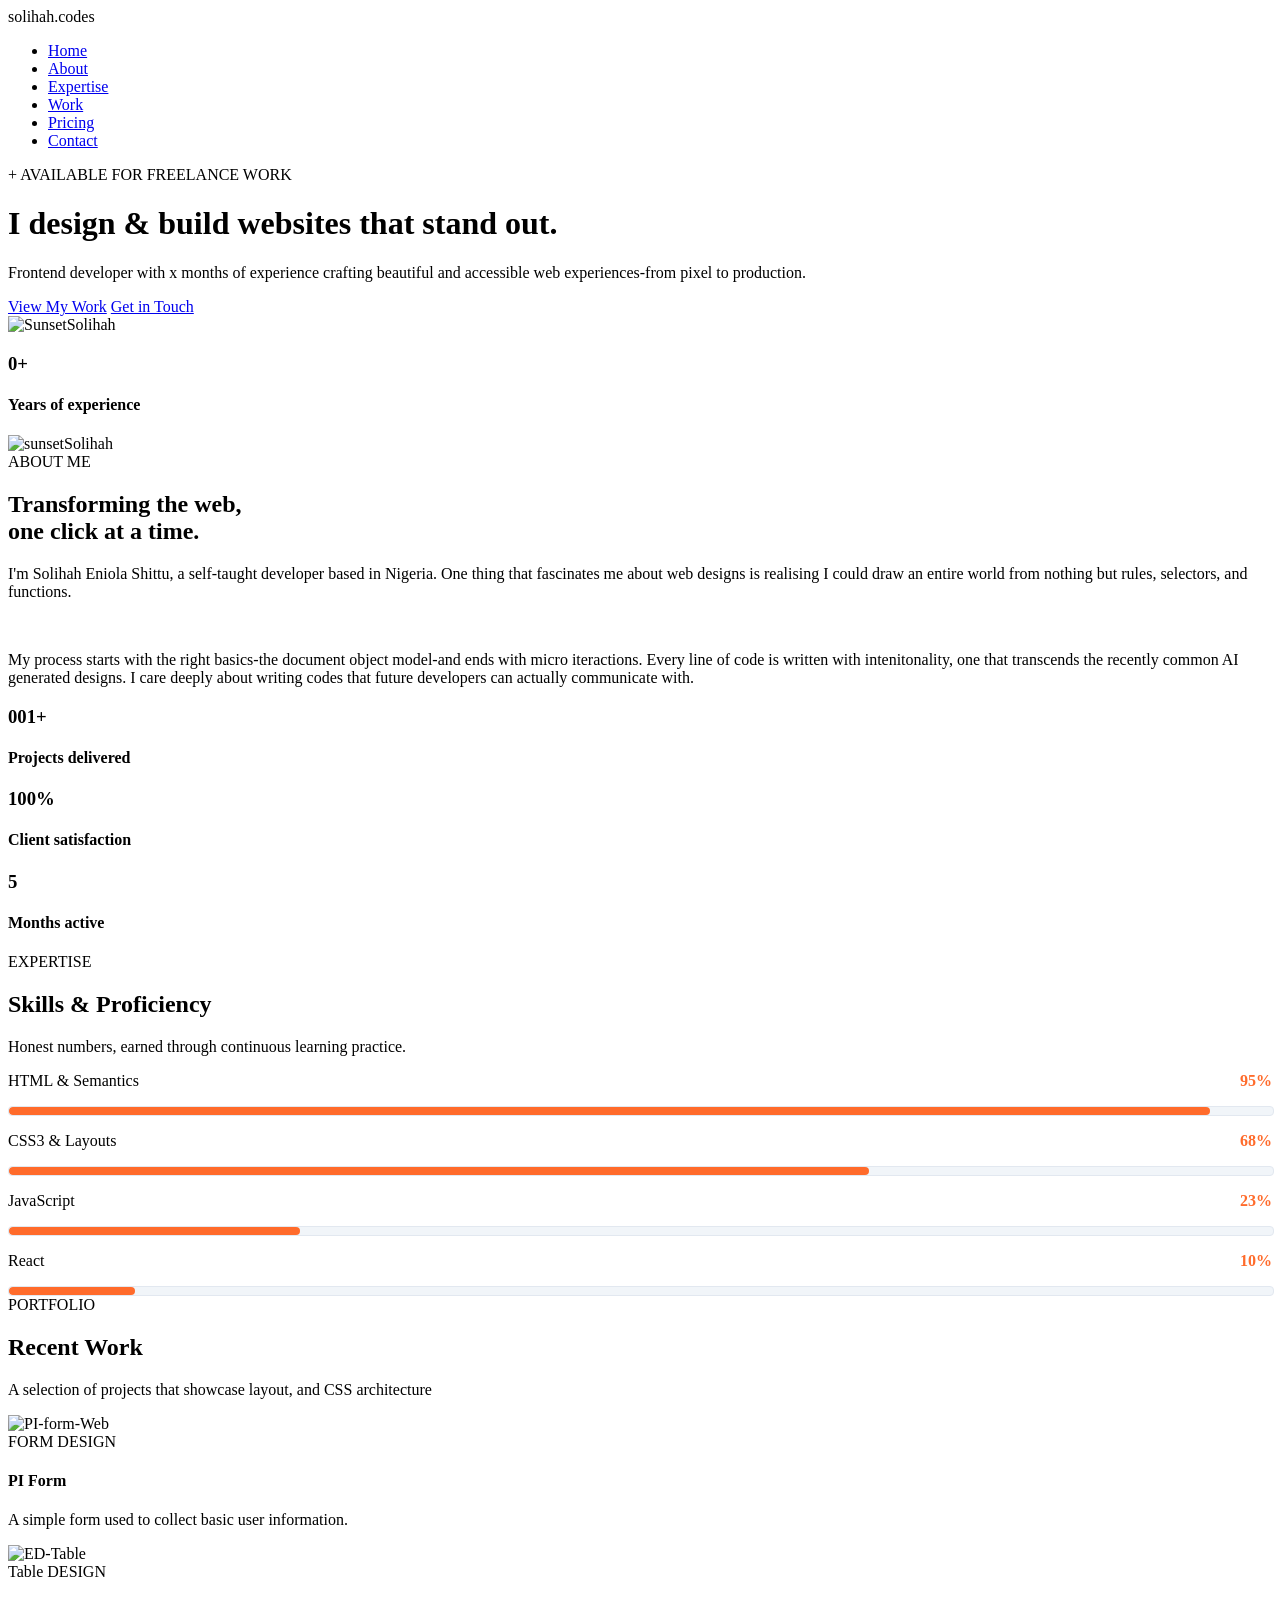
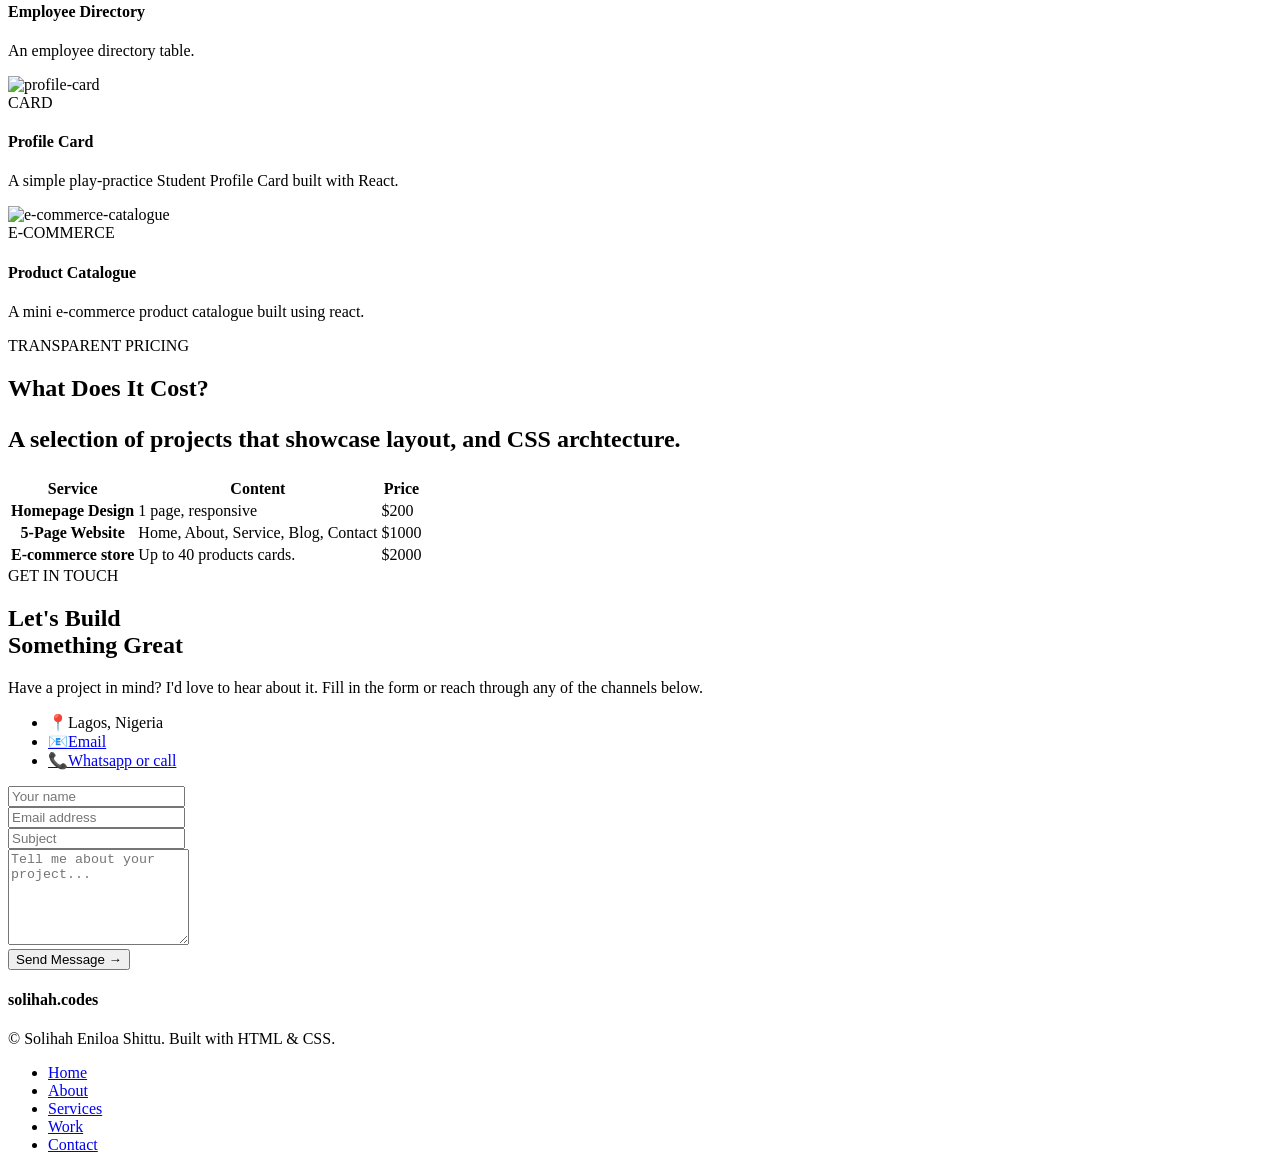
==== index.html @ ec4bb505 "Built a personal webpage." ====
<!DOCTYPE html>
<html lang="en">
<head>
    <meta charset="UTF-8">
    <meta name="viewport" content="width=device-width, initial-scale=1.0">
    <link rel="stylesheet" href="./styles.css"> 
    <title>solihah.codes</title>
</head>
<body>
    <nav>
        <div class="logo">
            solihah.codes
        </div>

       
        <ul class="nav-links">
        <li class="list1 active"><a href="#home">Home</a></li>
        <li  class="list1 active"><a href="#about">About</a></li>
        <li  class="list1 active"><a href="#expertise">Expertise</a></li>
        <li  class="list1 active"><a href="#work">Work</a></li>
        <li  class="list1 active"><a href="#pricing">Pricing</a></li>
        <li  class="list1 active"><a href="#contact">Contact</a></li>
        </ul>
       
    </nav>

    <main>

    <header id="home">

         <div class="header-top-text">
        <div class="header-highlight">
            + AVAILABLE FOR FREELANCE WORK
        </div>

             <h1>I design & build websites that <span class="stand-out">stand out.</span></h1>
            <p>Frontend developer with x months of experience crafting 
                beautiful and accessible web experiences-from pixel to production.</p>

               <div class="header-bottom-text">
                 <a href="#work" class="filled">View My Work</a>
                 <a href="#contact" class="outlined">Get in Touch </a>
               </div>
               </div>

               <div class="header-side-style">
                 <img class="header-image" src="./images/sunset1.jpg" alt="SunsetSolihah">
                 <div class="image-top">
                    <h3 class="years-size">0+</h3>
                    <h4 class="years-text">Years of experience</h4>
                 </div>
               </div>
               
    </header>

    
    <section id="about">
        <div>
             <img class="about-image" src="./images/sunset2.jpg" alt="sunsetSolihah">
        </div>

        <div class="about-side-style">
            <span class="section-label">ABOUT ME</span>
             <h2 class="section-title">Transforming the web, <br>
                 one click at a time.</h2>
            <p class="about-p">I'm Solihah Eniola Shittu, a self-taught developer based in Nigeria.
                 One thing that fascinates me about web designs is realising 
                 I could draw an entire world from nothing but rules, selectors, and functions.</p>
            </br>
                 <p>My process starts with the right basics-the document object model-and ends with micro iteractions.
                     Every line of code is written with intenitonality, 
                     one that transcends the recently common AI generated designs. 
                     I care deeply about writing codes that future developers can actually communicate with.</p>

        <div class="about-stats">
         <div class="about-pro">
             <h3 class="about stat">001+</h3>
             <h4 class="about text">Projects delivered</h4>
         </div>
         <div>
             <h3 class="about stat">100%</h3>
             <h4 class="about text">Client satisfaction</h4>
         </div>
         <div>
             <h3 class="about stat">5</h3>
             <h4 class="about text">Months active</h4>
         </div>
        </div>
        </div>
        
    </section>

    
    <section id="expertise">
        <div>
            <span class="section-label">EXPERTISE</span>
             <h2 class="section-title">Skills & Proficiency</h2>
            <p class="section-sub expertise">Honest numbers, earned through continuous learning practice.</p>

        <div class="expertise-skills">
               <div class="expertise-skill">
                <p>HTML & Semantics <span style="float: right; color: #ff6b2b; font-weight: 600;">95%</span></p>
                  <div style="width: 100%; height:  8px; background-color: #f1f5f9; border: 1px solid #e2e8f0; border-radius: 4px; overflow: hidden;">
                 <div style="width: 95%; height: 100%; background-color: #ff6b2b; border-radius: 4px;"></div>
                 </div>
               </div>
               <div class="expertise-skill">
                <p>CSS3 & Layouts <span style="float: right; color: #ff6b2b; font-weight: 600;">68%</span></p>
                  <div style="width: 100%; height:  8px; background-color: #f1f5f9; border: 1px solid #e2e8f0; border-radius: 4px; overflow: hidden;">
                 <div style="width: 68%; height: 100%; background-color: #ff6b2b; border-radius: 4px;"></div>
                 </div>
               </div>
               <div class="expertise-skill">
                <p>JavaScript <span style="float: right; color: #ff6b2b; font-weight: 600;">23%</span></p>
                  <div style="width: 100%; height:  8px; background-color: #f1f5f9; border: 1px solid #e2e8f0; border-radius: 4px; overflow: hidden;">
                 <div style="width: 23%; height: 100%; background-color: #ff6b2b; border-radius: 4px;"></div>
                 </div>
               </div>
               <div class="expertise-skill">
                <p>React <span style="float: right; color: #ff6b2b; font-weight: 600;">10%</span></p>
                 <div style="width: 100%; height:  8px; background-color: #f1f5f9; border: 1px solid #e2e8f0; border-radius: 4px; overflow: hidden;">
                 <div style="width: 10%; height: 100%; background-color: #ff6b2b; border-radius: 4px;"></div>
                 </div>
               </div>
            </div>
            </div>
    </section>

     <section id="work">
        <div>
            <span class="section-label">PORTFOLIO</span>
       
             <h2 class="section-title workdif">Recent Work</h2>
            <p class="section-sub subdif">A selection of projects that showcase layout, and CSS architecture</p>
             </div>

        <div class="portfolio-grid">
              <div class="portfolio-item"> 
                <div class="portimg-wrapper">
                <img class="portfolio-image" src="./images/formm.png" alt="PI-form-Web">
                </div>
                <div class="portfolio-text">
                 <span>FORM DESIGN</span>
                 <h4>PI Form</h4>
                 <p>A simple form used to collect basic user information. </p>
                 </div>
              </div>
               
               <div class="portfolio-item"> 
                <div class="portimg-wrapper">
                <img class="portfolio-image" src="./Images/tablee.png"  alt="ED-Table">
                </div>
                <div class="portfolio-text">
                 <span>Table DESIGN</span>
                 <h4>Employee Directory</h4>
                 <p>An employee directory table.</p>
                 </div>
              </div>

                <div class="portfolio-item">
                <div class="portimg-wrapper">
                <img class="portfolio-image" src="./images/react11.png"  alt="profile-card">
                </div>
                <div class="portfolio-text">
                 <span>CARD</span>
                 <h4>Profile Card</h4>
                 <p>A simple play-practice Student Profile Card built with React.</p>
                 </div>
               </div>

                <div class="portfolio-item">
                <div class="portimg-wrapper">
                <img class="portfolio-image" src="./Images/react22.png"  alt="e-commerce-catalogue">
                </div>
                <div class="portfolio-text">
                 <span>E-COMMERCE</span>
                 <h4>Product Catalogue</h4>
                 <p>A mini e-commerce product catalogue built using react.</p>
                 </div>
               </div>
            </div>
    </section>

    <section id="pricing">
        <div class="section-label">
            TRANSPARENT PRICING
        </div>
        <div>
             <h2 class="section-title">What Does It Cost?<h2>
            <p class="section-sub">A selection of projects that showcase layout, and CSS archtecture.</p>
             </div>

              <table>
                <tr>
                <th>Service</th>
                <th>Content</th>
                <th>Price</th>
                </tr>

                <tr>
                <th>Homepage Design</th>
                <td>1 page, responsive</td>
                <td>$200</td>
                </tr>

                <tr>
                <th>5-Page Website</th>
                <td>Home, About, Service, Blog, Contact</td>
                <td>$1000</td>
                </tr>

                <tr>
                <th>E-commerce store</th>
                <td>Up to 40 products cards.</td>
                <td>$2000</td>
                </tr>
                </table>

             </section>
    
    <section id="contact">
        <div>
        <span class="section-label">
            GET IN TOUCH
        </span>
            <h2 class="section-title">Let's Build <br> Something Great</h2>
            <p class="section-sub">Have a project in mind? I'd love to hear about it. Fill in the form or
                reach through any of the channels below.
            </p>

            <ul class="contactlist">
                <li class="c-li"><span class="icon">&#128205;</span>Lagos, Nigeria</li>
                <li class="c-li"><a href="mailto:simplysolihah@gmail.com"><span class="icon">&#128231;</span>Email</a></li>
                <li class="c-li"><a href="tel:08024078922"><span class="icon" >&#128222;</span>Whatsapp or call</a></li>
            </ul>
            </div>

            <div class="form-overall">
            <form>
                <div class="form-inp">
                <input name="name" type="text" placeholder="Your name">
                </div>
                <div class="form-inp">
                <input name="email" type="email" placeholder="Email address">
                </div>
                <div class="form-inp">
                <input name="subject" type="text" placeholder="Subject">
                </div>
                <div class="form-inp">
                <textarea placeholder="Tell me about your project..." rows="6" required></textarea>
                </div>

                <button type="submit" class="form-sub">
                    Send Message &rarr;
                </button>
            </form>
        </div>
            
    </section>

    </main>


    <footer>

        <div>
        <h4>solihah.codes</h4>
        </div>

        <div>
        <p>&copy; Solihah Eniloa Shittu. Built with HTML & CSS. </p>
        </div>

    <div>
        <ul>
        <li><a href="#home">Home</a></li>
        <li><a href="#about">About</a></li>
        <li><a href="#expertise">Services</a></li>
        <li><a href="#work">Work</a></li>
        <li><a href="#contact">Contact</a></li>
        </ul>
    </div>

    </footer>
</body>
</html>
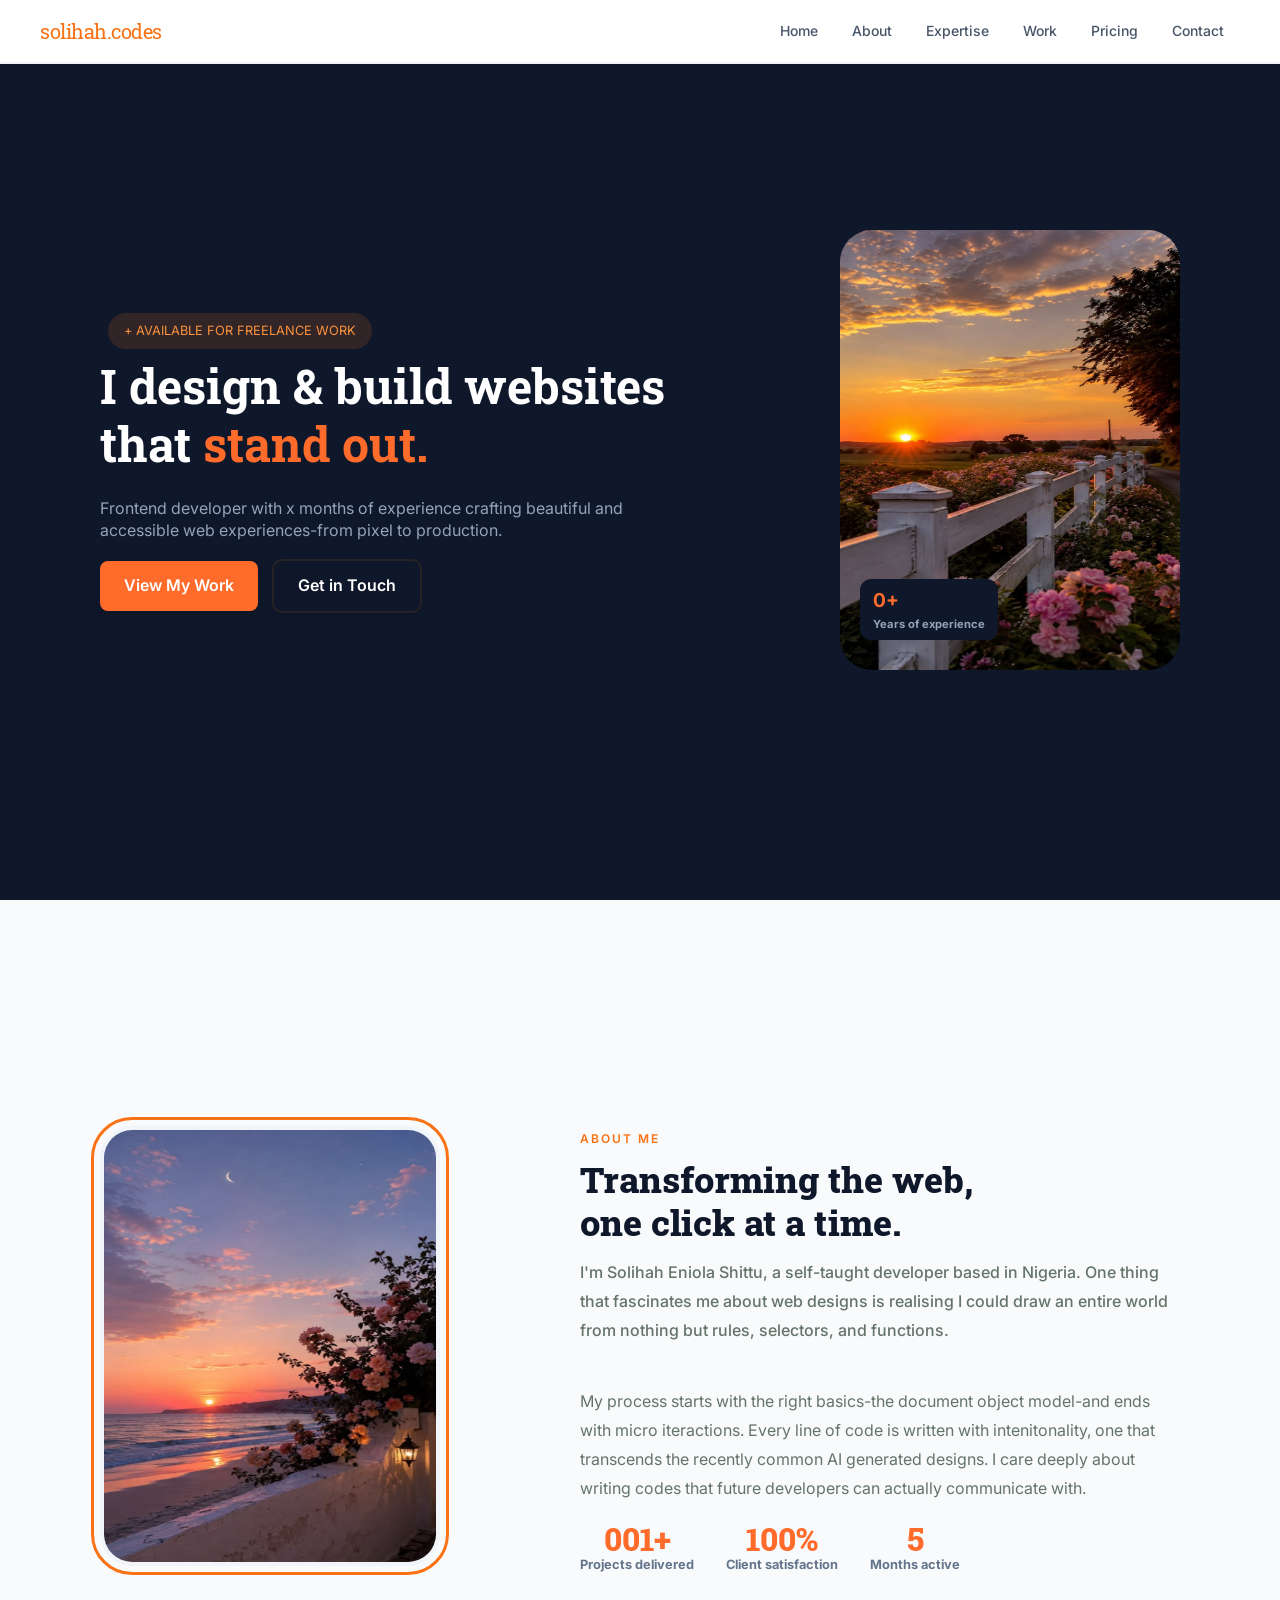
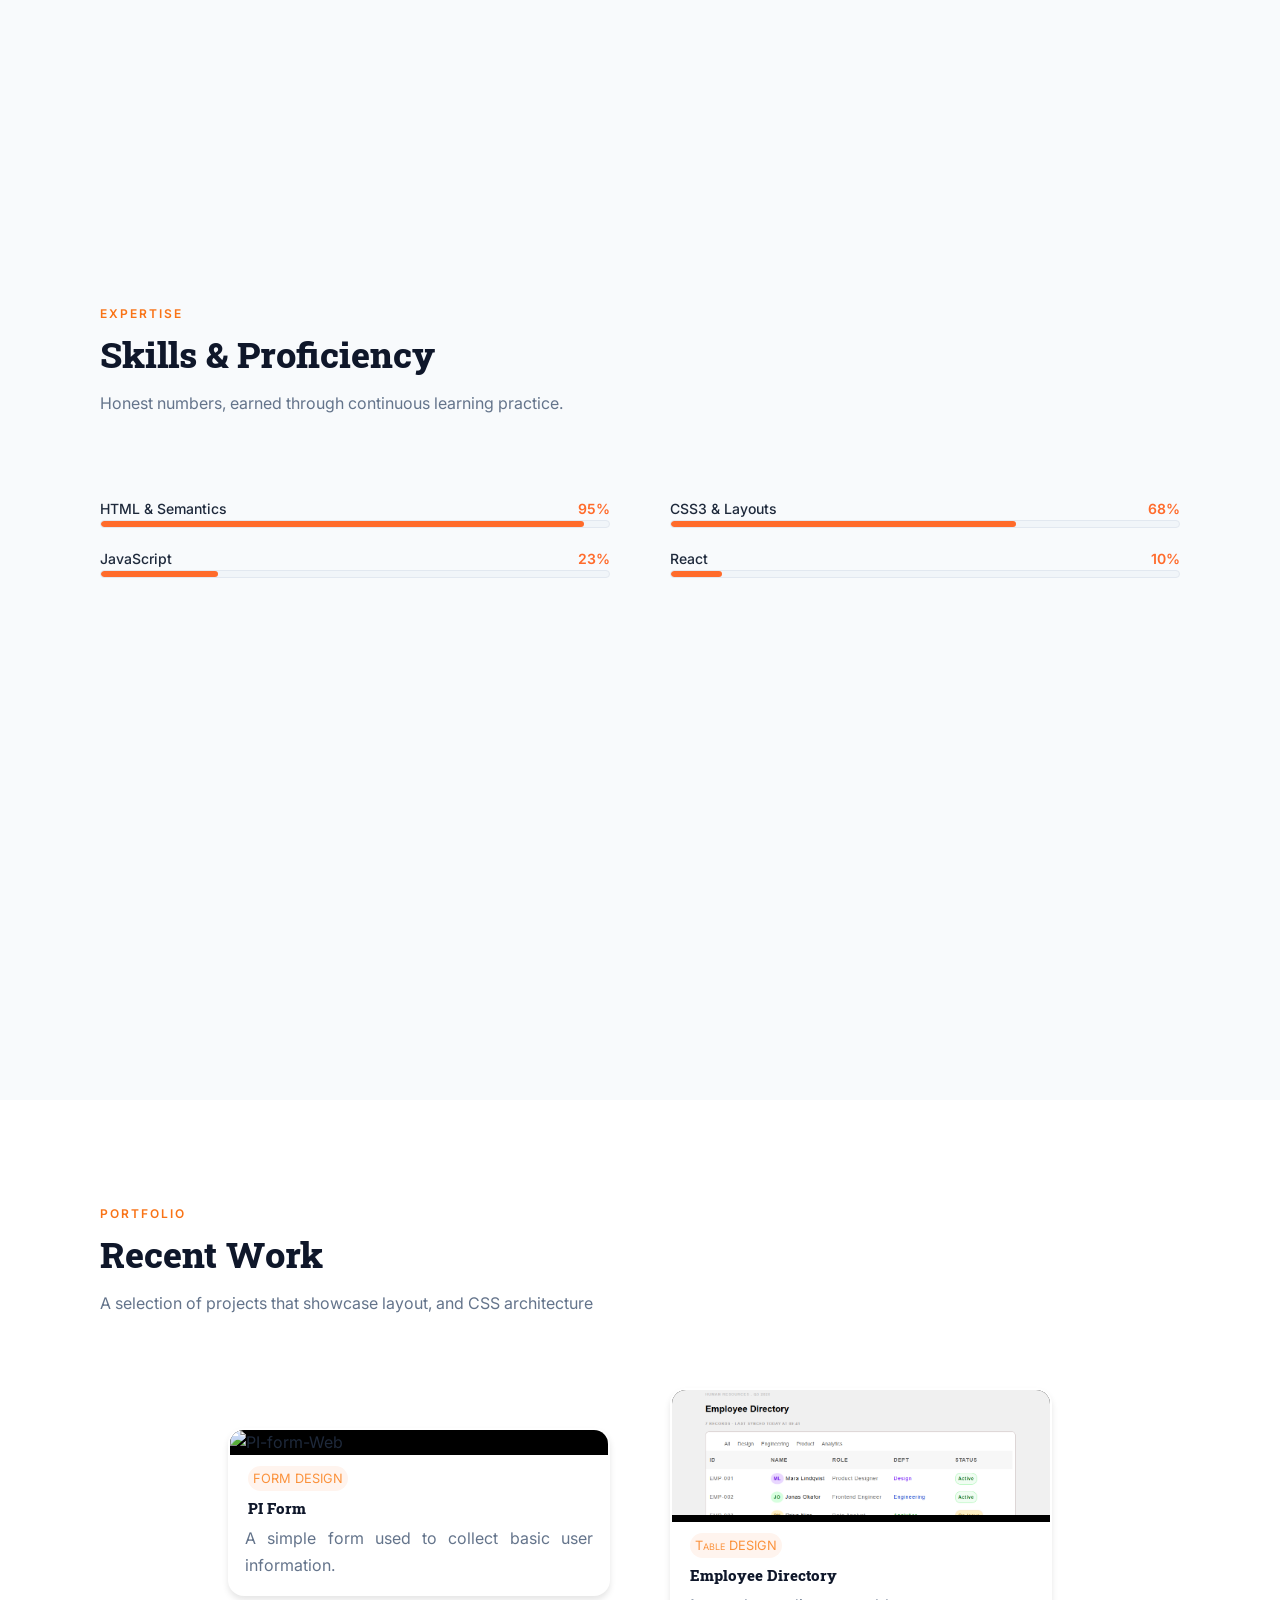
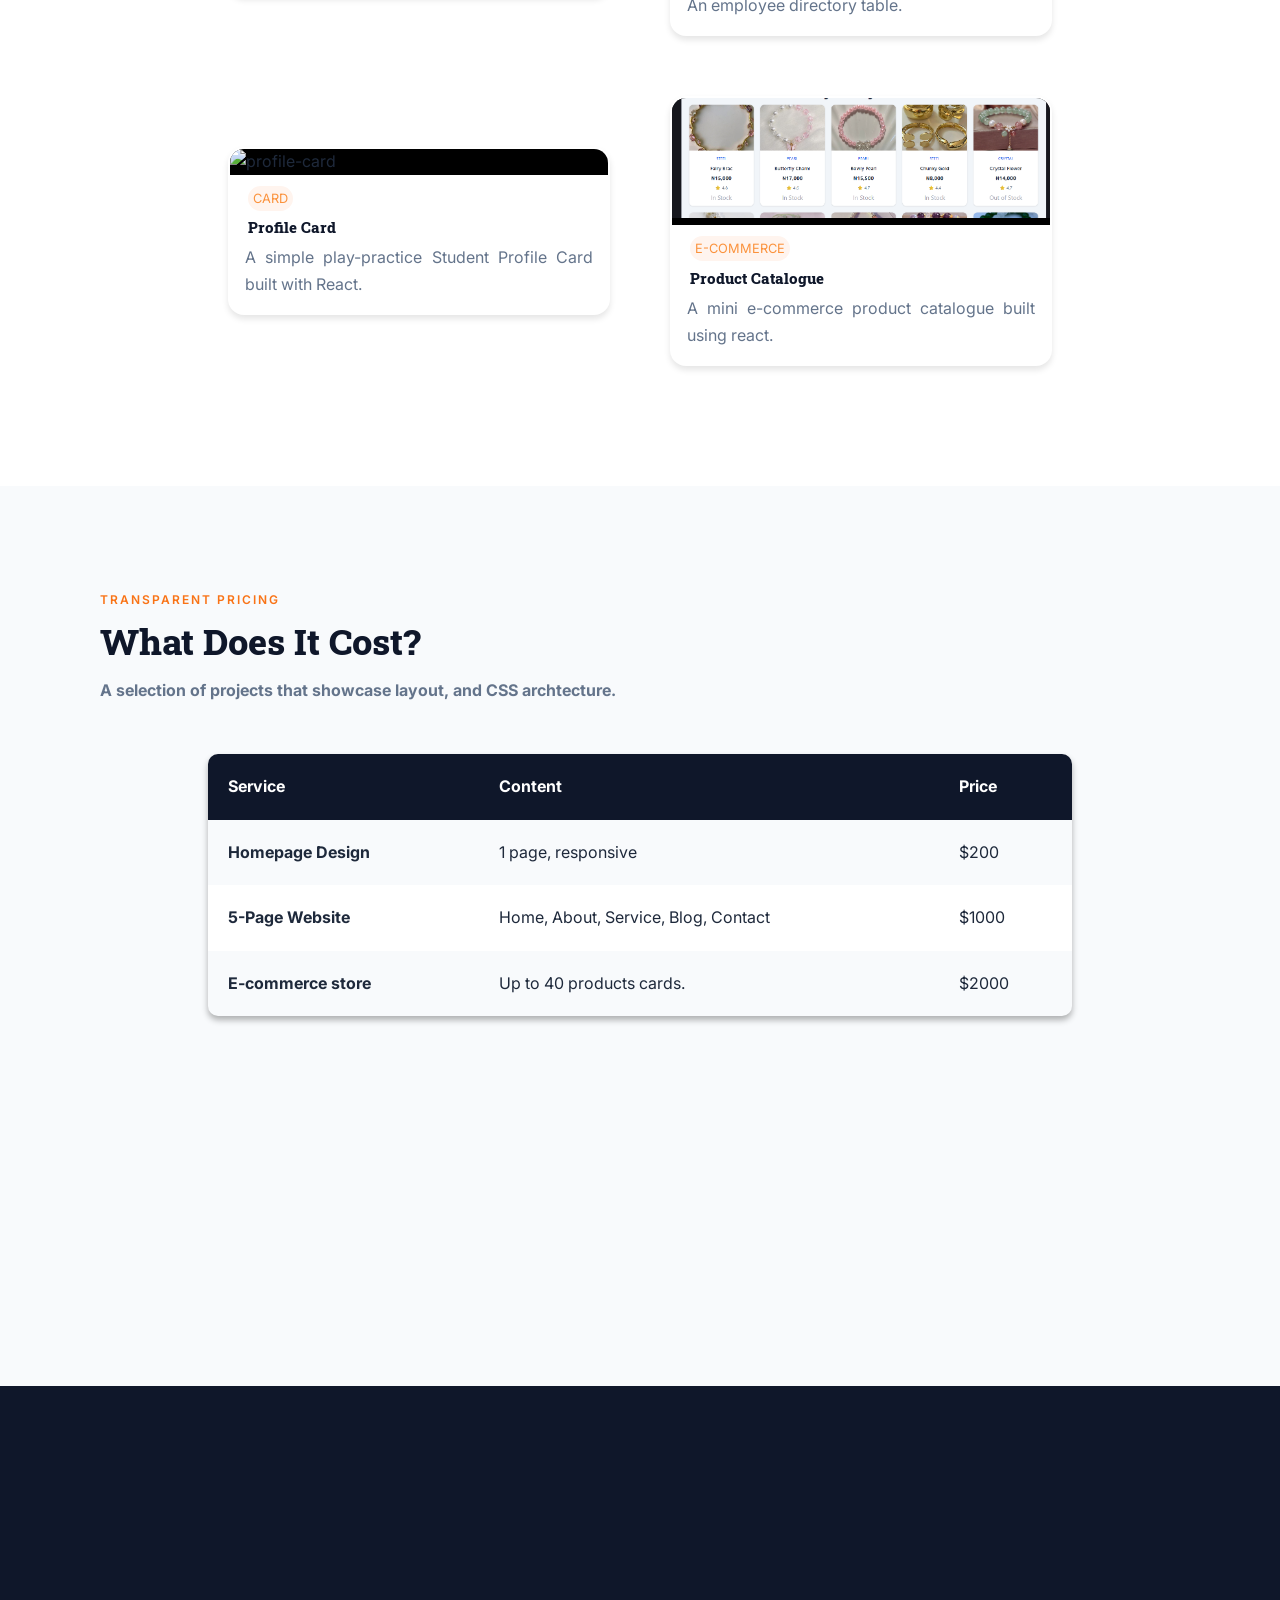
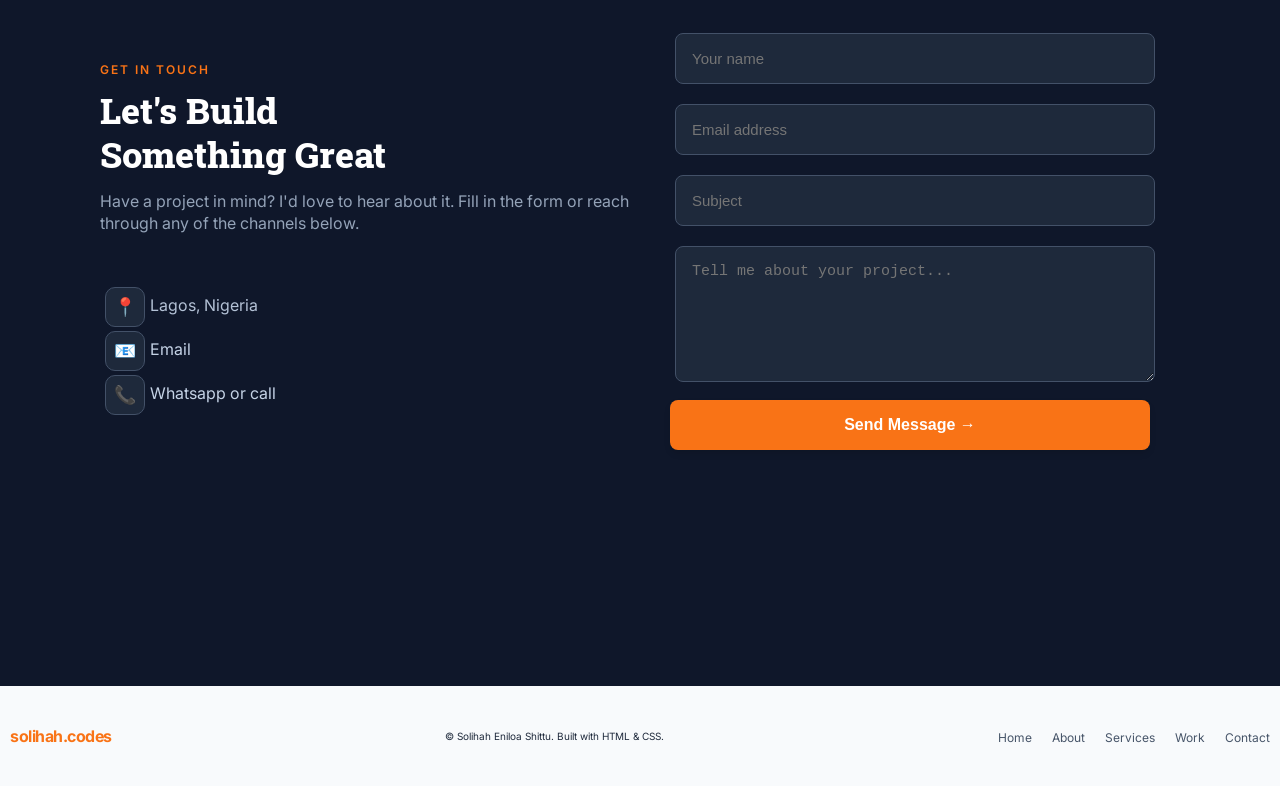
==== commit e4673f31: "fixed broken image" ====
--- a/index.html
+++ b/index.html
@@ -3,7 +3,7 @@
 <head>
     <meta charset="UTF-8">
     <meta name="viewport" content="width=device-width, initial-scale=1.0">
-    <link rel="stylesheet" href="./styles.css"> 
+    <link rel="stylesheet" href="styles.css"> 
     <title>solihah.codes</title>
 </head>
 <body>
@@ -44,7 +44,7 @@
                </div>
 
                <div class="header-side-style">
-                 <img class="header-image" src="./images/sunset1.jpg" alt="SunsetSolihah">
+                 <img class="header-image" src="images/sunset1.jpg" alt="SunsetSolihah">
                  <div class="image-top">
                     <h3 class="years-size">0+</h3>
                     <h4 class="years-text">Years of experience</h4>
@@ -56,7 +56,7 @@
     
     <section id="about">
         <div>
-             <img class="about-image" src="./images/sunset2.jpg" alt="sunsetSolihah">
+             <img class="about-image" src="images/sunset2.jpg" alt="sunsetSolihah">
         </div>
 
         <div class="about-side-style">
@@ -137,7 +137,7 @@
         <div class="portfolio-grid">
               <div class="portfolio-item"> 
                 <div class="portimg-wrapper">
-                <img class="portfolio-image" src="./images/formm.png" alt="PI-form-Web">
+                <img class="portfolio-image" src="Images/formm.png" alt="PI-form-Web">
                 </div>
                 <div class="portfolio-text">
                  <span>FORM DESIGN</span>
@@ -148,7 +148,7 @@
                
                <div class="portfolio-item"> 
                 <div class="portimg-wrapper">
-                <img class="portfolio-image" src="./Images/tablee.png"  alt="ED-Table">
+                <img class="portfolio-image" src="images/tablee.png"  alt="ED-Table">
                 </div>
                 <div class="portfolio-text">
                  <span>Table DESIGN</span>
@@ -159,7 +159,7 @@
 
                 <div class="portfolio-item">
                 <div class="portimg-wrapper">
-                <img class="portfolio-image" src="./images/react11.png"  alt="profile-card">
+                <img class="portfolio-image" src="Images/react11.png"  alt="profile-card">
                 </div>
                 <div class="portfolio-text">
                  <span>CARD</span>
@@ -170,7 +170,7 @@
 
                 <div class="portfolio-item">
                 <div class="portimg-wrapper">
-                <img class="portfolio-image" src="./Images/react22.png"  alt="e-commerce-catalogue">
+                <img class="portfolio-image" src="images/react22.png"  alt="e-commerce-catalogue">
                 </div>
                 <div class="portfolio-text">
                  <span>E-COMMERCE</span>
--- a/styles.css
+++ b/styles.css
@@ -0,0 +1,592 @@
+@import url('https://fonts.googleapis.com/css2?family=Roboto+Slab:wght@700;800&family=Inter:wght@400;500;600&display=swap');
+
+* {
+    box-sizing: border-box;
+    margin: 0;
+    padding: 0;
+}
+
+html {
+    scroll-behavior: smooth;
+}
+
+body {
+    font-family: 'Inter', sans-serif;
+    font-size: 16px;
+    line-height: 1.6;
+    color: #1e293b;
+    background-color: #f8fafc;
+}
+
+nav{
+    width: 100%;
+    height: 64px;
+    justify-content: space-between;
+    align-items: center;
+    display: flex;
+    padding: 0 40px;
+    position:fixed;
+    z-index: +1;
+    background-color: #ffffff;
+    border-bottom: 2px solid #f1f5f9;
+}
+
+.logo {
+  font-family: 'Roboto Slab', serif;
+  font-size: 20px;
+  color: #f97316;
+  letter-spacing: -0.5px;
+}
+
+nav ul li a {
+    display: inline-block;
+    text-decoration: none;
+    padding: 8px 16px;
+    font-size: 14px;
+    font-weight: 500;
+    color:#475569;
+    border-radius: 8px;
+    transition: background 0.2s, color 0.2s;
+}
+
+nav ul li a:hover {
+  color: #f97316;
+  border-color:#f97316;  ;
+  background-color: #fff4ee;
+}
+
+nav ul li a:active {
+  color: #f97316;
+  border-color:#f97316;  ;
+  background-color: #fff4ee;
+}
+
+nav ul li a.active {
+    color: #f97316;
+    background-color: #fff4ee;
+    border-radius: 4px; /* Optional: smooths out the box corners like your design */
+    padding: 6px 12px;  /* Adds proper breathing room inside the orange background */
+}
+
+.nav-links{
+    display: flex;
+    gap: 2px;
+    list-style-type: none;
+}
+
+/* header styles */
+header  {
+    width: 100%;
+    min-height: 100vh;
+    padding: 100px; 
+    display: flex;
+    justify-content: space-between;
+    align-items: center;
+    background-color: #0f172a;
+}
+
+.header-highlight {
+     background-color: rgba(249, 115, 22, 0.15);
+     color: #fb923c;
+     border-radius: 2.5rem;
+     width: fit-content;
+     padding: 0.5rem 1rem;
+     font-size: 0.8rem;
+     font-variant: small-caps; 
+     margin: 1.5rem 0 0.5rem 0.5rem;
+}
+
+.header-top-text{
+  flex: 1; /* Allows text to take up remaining space */
+  max-width: 600px;
+}
+
+.header-top-text h1 {
+  font-size: 3rem;          
+  line-height: 1.2;           
+  color: #ffffff;             
+  margin-bottom: 24px;
+  font-family: 'Roboto Slab', serif;
+}
+
+/* For the orange "stand out." text */
+.stand-out {
+  color: #ff6b2b;             
+}
+
+.header-top-text p{
+    font-size: 1rem;
+    line-height: 1.4;
+    color: #94a3b8;
+    margin-bottom: 20px;
+}
+
+.filled {
+    background-color: #ff6b2b;  
+    color: #ffffff;             
+    padding: 0.75rem 1.5rem;     
+    border-radius: 0.5rem;       
+    text-decoration: none;       
+    font-weight: 600;           
+    transform: scale(1);
+    box-shadow: 0 4px 6px rgba(0, 0, 0, 0.1);
+    transition: transform 0.4s ease, box-shadow 0.4s ease;
+}
+
+.outlined {
+    background-color: transparent;  
+    color: #ffffff;                
+    outline: 2px solid #252323;     
+    padding: 0.75rem 1.5rem;        
+    border-radius: 0.5rem;          
+    text-decoration: none;          
+    font-weight: 600;                
+    transform: scale(1);
+    box-shadow: 0 4px 6px rgba(0, 0, 0, 0.1);
+    transition: transform 0.4s ease, box-shadow 0.4s ease;
+}
+
+.header-bottom-text {
+    display: flex;
+    gap: 1rem;                     /* Space between the buttons */
+    margin-top: 20px;             
+}
+
+.outlined:hover {
+   transform: scale(1.1);
+  box-shadow: 0 12px 20px rgba(24, 23, 23, 0.25);
+  transition: transform 0.15s cubic-bezier(0.175, 0.885, 0.32, 1.275), box-shadow 0.15s ease;
+}
+
+.filled:hover {
+   transform: scale(1.1);
+  box-shadow: 0 12px 20px rgba(24, 23, 23, 0.25);
+  transition: transform 0.15s cubic-bezier(0.175, 0.885, 0.32, 1.275), box-shadow 0.15s ease;
+} 
+
+.header-image{
+    width: 340px;
+    height: 440px;
+    border-radius:2em;
+    display: block;
+}
+
+.header-side-style {
+    position: relative;
+}
+
+.image-top {
+    position: absolute;
+    bottom: 30px;
+    left:20px;
+    color: orangered;
+    background-color: #0f172a;
+    border-radius: 0.9em;
+    padding: 0.5em 1em;
+    text-variant: small-caps;
+    font-size: 0.8rem;
+}
+
+.years-size {
+    font-size: 1.2rem;
+    font-weight: bold;
+    color: #ff6b2b;
+}
+
+.years-text {
+    font-size: 0.7rem;
+    color: #94a3b8;
+}
+
+/*section basestyle*/
+section {
+  padding: 90px 0;
+}
+
+.section-label {
+  display: inline-block;
+  font-size: 12px;
+  font-weight: 600;
+  letter-spacing: 2px;
+  text-transform: uppercase;
+  color: #f97316;
+  margin-bottom: 10px;
+}
+
+.section-title {
+  font-family: 'Roboto Slab', serif;
+  font-size: 36px;
+  font-weight: 800;
+  color: #0f172a;
+  margin-bottom: 14px;
+  line-height: 1.2;
+}
+
+.section-sub {
+  font-size: 16px;
+  color: #64748b;
+  max-width: 540px;
+  line-height: 1.7;
+  margin-bottom: 50px;
+}
+
+#about {
+    width: 100%;
+    min-height: 100vh;
+    padding:  100px; 
+    display: flex;
+    justify-content: space-between;
+    align-items: center;
+    background-color: #f8fafc;
+}
+
+.about-image {
+    width: 340px;
+    height: 440px;
+    border-radius:2em;
+    border: 4px solid #f1f5f9;
+    outline: 3px solid #f97316;
+    outline-offset: 6px;
+
+}
+
+.about-side-style {
+    flex: 1; /* Allows the text to take up remaining space */
+    max-width: 600px; /* Optional: Limit the maximum width */
+}
+
+.about-stats {
+    display: flex;
+    gap: 2rem; /* Space between the stats */
+    margin-top: 20px; /* Space above the stats */
+}
+
+.about-side-style p {
+    font-size: 16px;
+    line-height: 1.8;
+    color: #647469;
+    margin-bottom: 17px;
+}   
+
+.about-p {
+    font-size: 17px;
+    font-weight: 500;
+    color: #334155;
+}
+
+.about {
+    text-align: center;
+}
+
+.stat {
+    font-size: 2rem;
+    font-weight: 800;
+    color: #ff6b2b;
+    font-family: 'Roboto Slab', serif;
+    line-height: 1;
+
+}
+
+.text {
+    font-size: 0.8rem;
+    color: #64748b;
+}
+
+#expertise {
+    width: 100%;
+    min-height: 100vh;
+    padding: 100px; 
+    justify-content: space-between;
+    align-items: center;
+    background-color: #f8fafc;   
+}
+
+.expertise {
+    padding-bottom: 30px;
+}
+
+.expertise-skills {
+    display: grid;
+    gap: 20px 60px; /* 20px gap between rows, 60px gap between columns */
+    grid-template-columns: 1fr 1fr; /* Two columns of equal width */
+}
+
+.expertise-skill p {
+    font-size: 14px;
+    color: #1e293b;
+    font-weight: 500;
+}
+
+#work {
+    width: 100%;
+    min-height: 100vh;
+    padding: 100px; 
+    justify-content: space-between;
+    align-items: center;
+    background-color: #ffffff;
+}
+
+
+.portfolio-grid {
+    display: grid;
+    grid-template-columns: 1fr 1fr;
+    padding: 20px;
+    gap: 60px; /* 20px gap between rows, 60px gap between columns */
+    grid-template-columns: repeat(2, 1fr);
+    justify-items: center;
+    align-items: center; /* Align items to the top */
+    width: 80%;
+    max-width: 1200px;
+    margin: 0 auto;
+}
+
+.portfolio-item {
+    display: flex;
+    flex-direction: column; /* Stack image and text vertically */
+    background-color: #fff;
+    border-radius: 16px;
+    border:2px solid #fff;
+    text-align: justify; /* Center text */  
+    width: 100%;
+    min-width: 0;
+    overflow: hidden;
+    transform: scale(1);
+    box-shadow: 0 4px 6px rgba(0, 0, 0, 0.1);
+    transition: transform 0.3s ease, box-shadow 0.3s ease;
+} 
+
+.portfolio-item:hover {
+  transform: scale(1.02);
+  box-shadow: 0 10px 20px rgba(0, 0, 0, 0.12);
+  transition: transform 0.3s ease, box-shadow 0.3s ease;
+}
+
+.portimg-wrapper {
+    width: 100%;
+    height: 25%;
+    background-color: #000000;
+}
+
+ .portfolio-image {
+    width: 100%;
+    height: 100%;
+    object-fit: contain;
+} 
+
+.portfolio-text {
+    padding: 10px;
+    text-align: justify;
+}
+
+.portfolio-text span {
+     background-color: #fff4ee;
+     color: #fb923c;
+     border-radius: 2.5rem;
+     font-size: 0.8rem;
+     font-variant: small-caps; 
+     margin: 8px;
+     padding: 5px;
+}
+
+.portfolio-text h4 {
+ font-family: 'Roboto Slab', serif;
+  font-size: 15px;
+  font-weight: 800;
+  color: #0f172a;
+  margin: 8px;
+  line-height: 1.2;
+}
+
+.portfolio-text p {
+  font-size: 16px;
+  color: #64748b;
+  max-width: 540px;
+  line-height: 1.7;
+  margin: 5px;
+}
+
+#pricing {
+    width: 100%;
+    min-height: 100vh;
+    padding: 100px; 
+    background-color: #f8fafc;
+}
+
+table {
+    justify-content: center;
+    align-items: center;
+    text-align: justify;
+    margin: 0 auto;
+    width: 80%;
+    box-shadow: 0 4px 6px rgba(0, 0, 0, 0.3);
+    border-collapse: collapse;
+    overflow: hidden;
+    border-radius: 10px;
+}
+
+th, td {
+    padding: 20px;
+}
+
+tr:hover {
+    background-color: #fff4ee;
+}
+tr:nth-child(odd) {
+    background-color: white ;
+}
+
+tr:nth-child(odd):hover {
+    background-color: #fff4ee;
+}
+
+table tr:first-child th {
+    background-color: #0f172a;
+    color: #fff;
+}
+
+#contact {
+    width: 100%;
+    min-height: 100vh;
+    padding: 100px; 
+    margin: 0 auto;
+    display: flex;
+    justify-content: space-between;
+    align-items: center;
+    background-color: #0f172a;
+    color: #b4c2d6;
+}
+
+#contact .section-title {
+    color: #fff;
+}
+
+#contact .section-sub {
+    font-size: 1rem;
+    line-height: 1.4;
+    color: #94a3b8;
+}
+
+.contactlist {
+    margin: 0;
+}
+
+.contactlist a {
+     text-decoration: none;
+     color: #c5d3e6;
+}
+ul .c-li {
+    list-style-type: none;
+}
+
+ul .icon {
+  display: inline-block;
+  width: 40px;
+  height: 40px;
+  border-radius: 10px;
+  background-color:#1e293b;
+  border: 1px solid #435168;
+  font-size: 18px;
+  text-align: center;
+  vertical-align: middle;
+  padding: 5px;
+  margin: 2px 5px;
+}
+
+.form-overall {
+    width: 50%;
+    height: 100%
+}
+
+form {
+    width: 100%;
+    max-width: 600px;
+    display: flex;
+    flex-direction: column;
+    padding: 30px;
+    min-height: 100%; 
+}
+
+.form-overall input, textarea {
+    width: 100%;
+    padding:16px;
+    margin: 10px 5px;
+    background-color:#1e293b;
+    border: 1px solid #435168;
+    border-radius: 8px;
+    font-size: 15px;
+    color: #fff;
+    outline: none;
+    transition: border-color 0.2s ease;
+}
+
+.form-overall input::placeholder
+ textarea::placeholder {
+    color: #94a3b8; 
+}
+
+form input:focus,
+ textarea:focus {
+    border-color:  #435168;
+    box-shadow: 0 0 0 4px rgba(140, 151, 180, 0.2);
+    outline: none;
+ }
+
+ .form-overall textarea {
+    resize:vertical;
+ }
+
+.form-sub {
+    width: 100%;
+    padding: 16px;
+    background-color: #f97316;
+    color: #ffffff;          
+    border: none;
+    border-radius: 8px;
+    font-size: 16px;
+    font-weight: 700;
+    cursor: pointer;
+    transform: scale(1);
+    box-shadow: 0 4px 6px rgba(0, 0, 0, 0.1);
+    transition: transform 0.3s ease, box-shadow 0.3s ease;
+}
+
+.form-sub:hover {
+  transform: scale(1.01);
+  box-shadow: 0 10px 20px rgba(0, 0, 0, 0.12);
+  transition: transform 0.3s ease, box-shadow 0.3s ease;
+}
+
+footer {
+    width: 100%;
+    height: 100px;
+    justify-content: space-between;
+    align-items: center;
+    display: flex;
+    background-color: #f8fafc; 
+}
+
+footer ul {
+    display: inline-block;
+    display: flex;
+    list-style-type: none;
+}
+
+footer ul li a {
+    text-decoration: none;
+    padding: 10px;
+    font-size: 12px;
+    color:#475569;
+}
+
+footer p {
+    padding: 10px;
+    font-size: x-small;
+}
+
+footer h4 {
+    padding: 10px;
+    color: #f97316;
+    letter-spacing: -0.5px;
+}
+
+
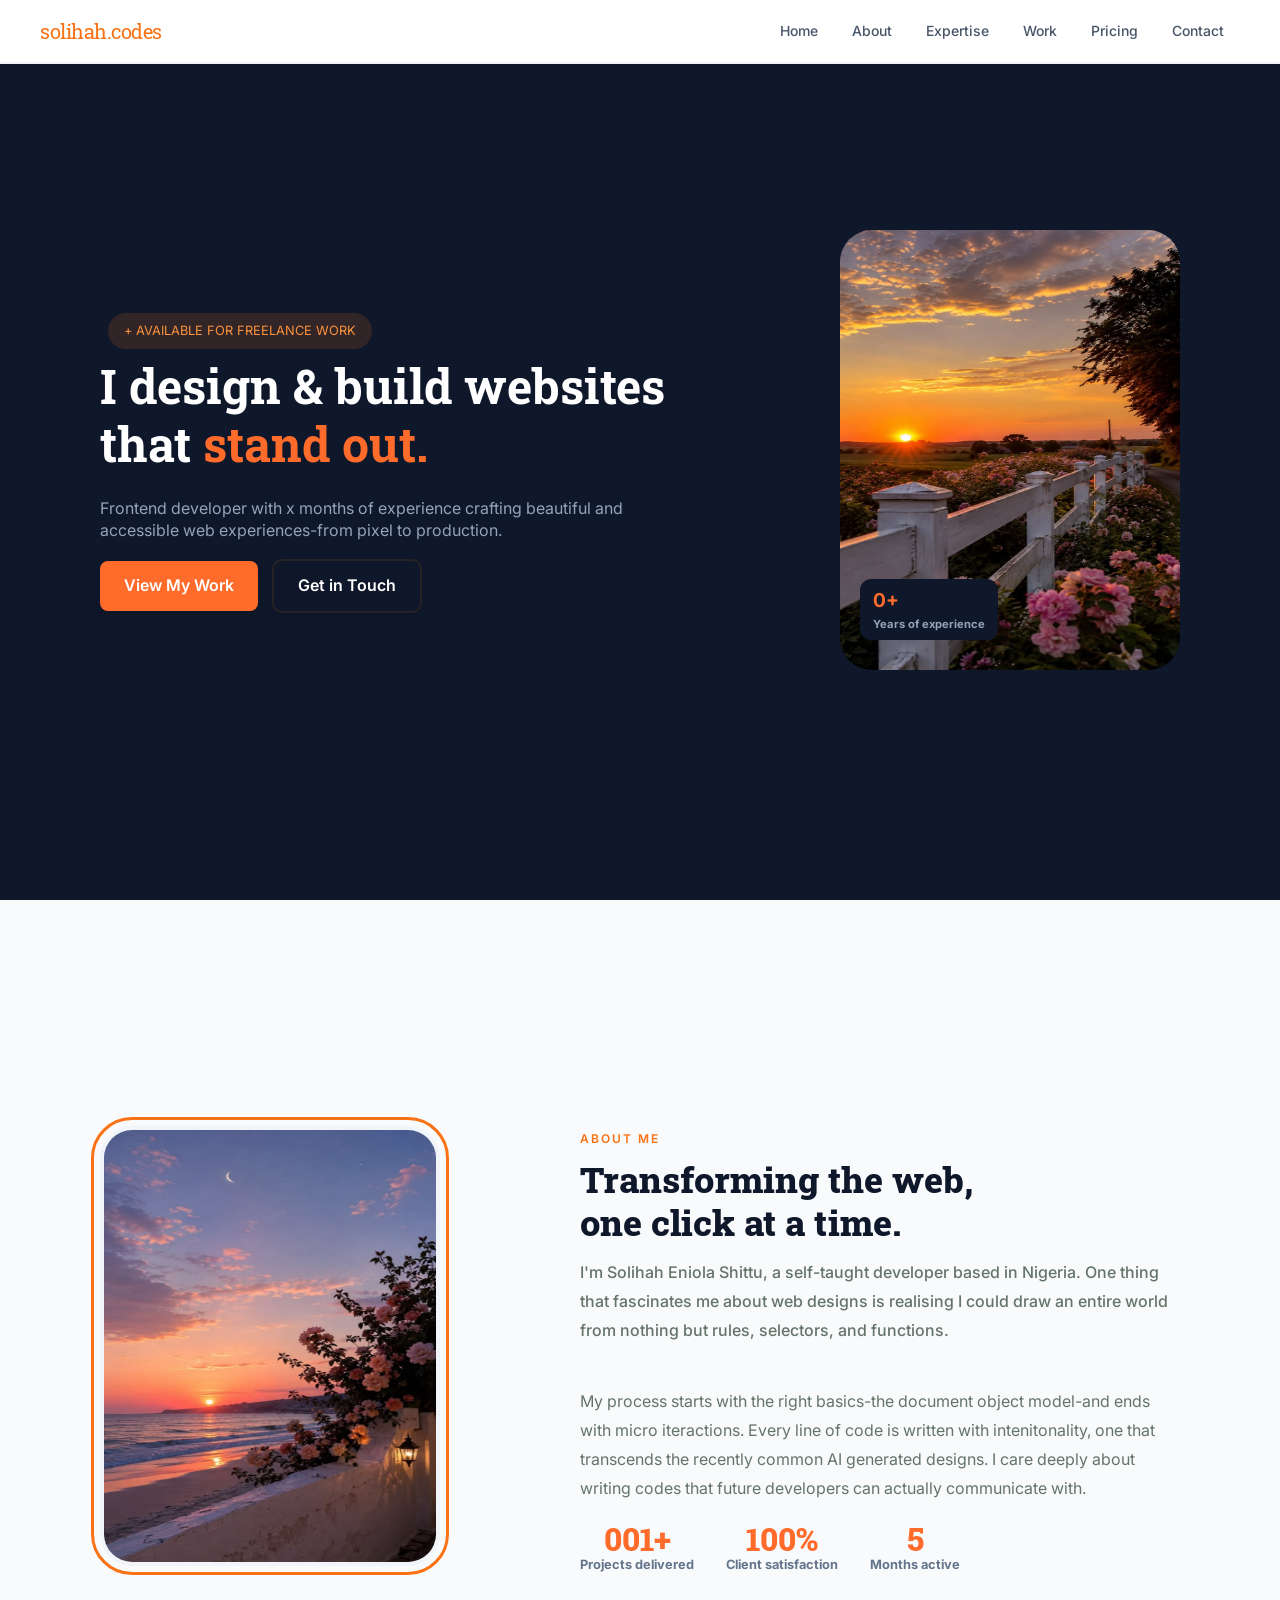
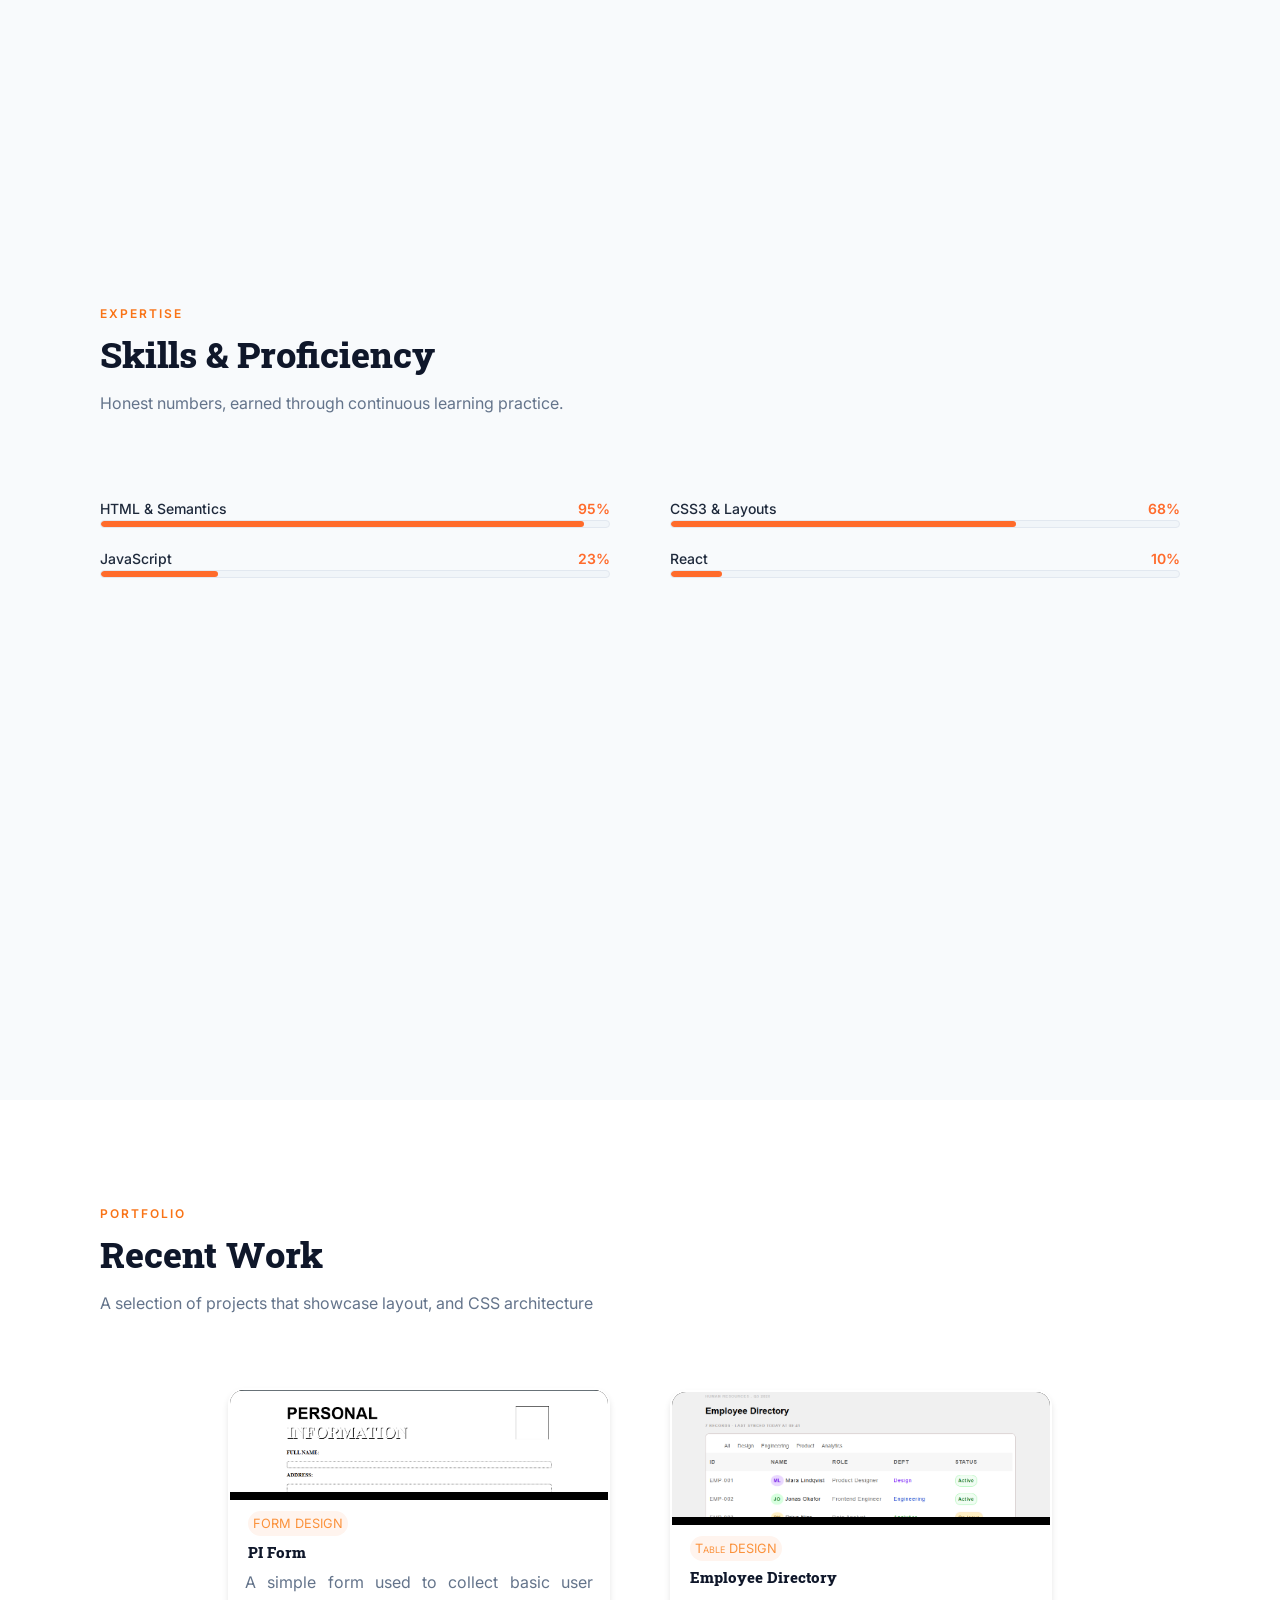
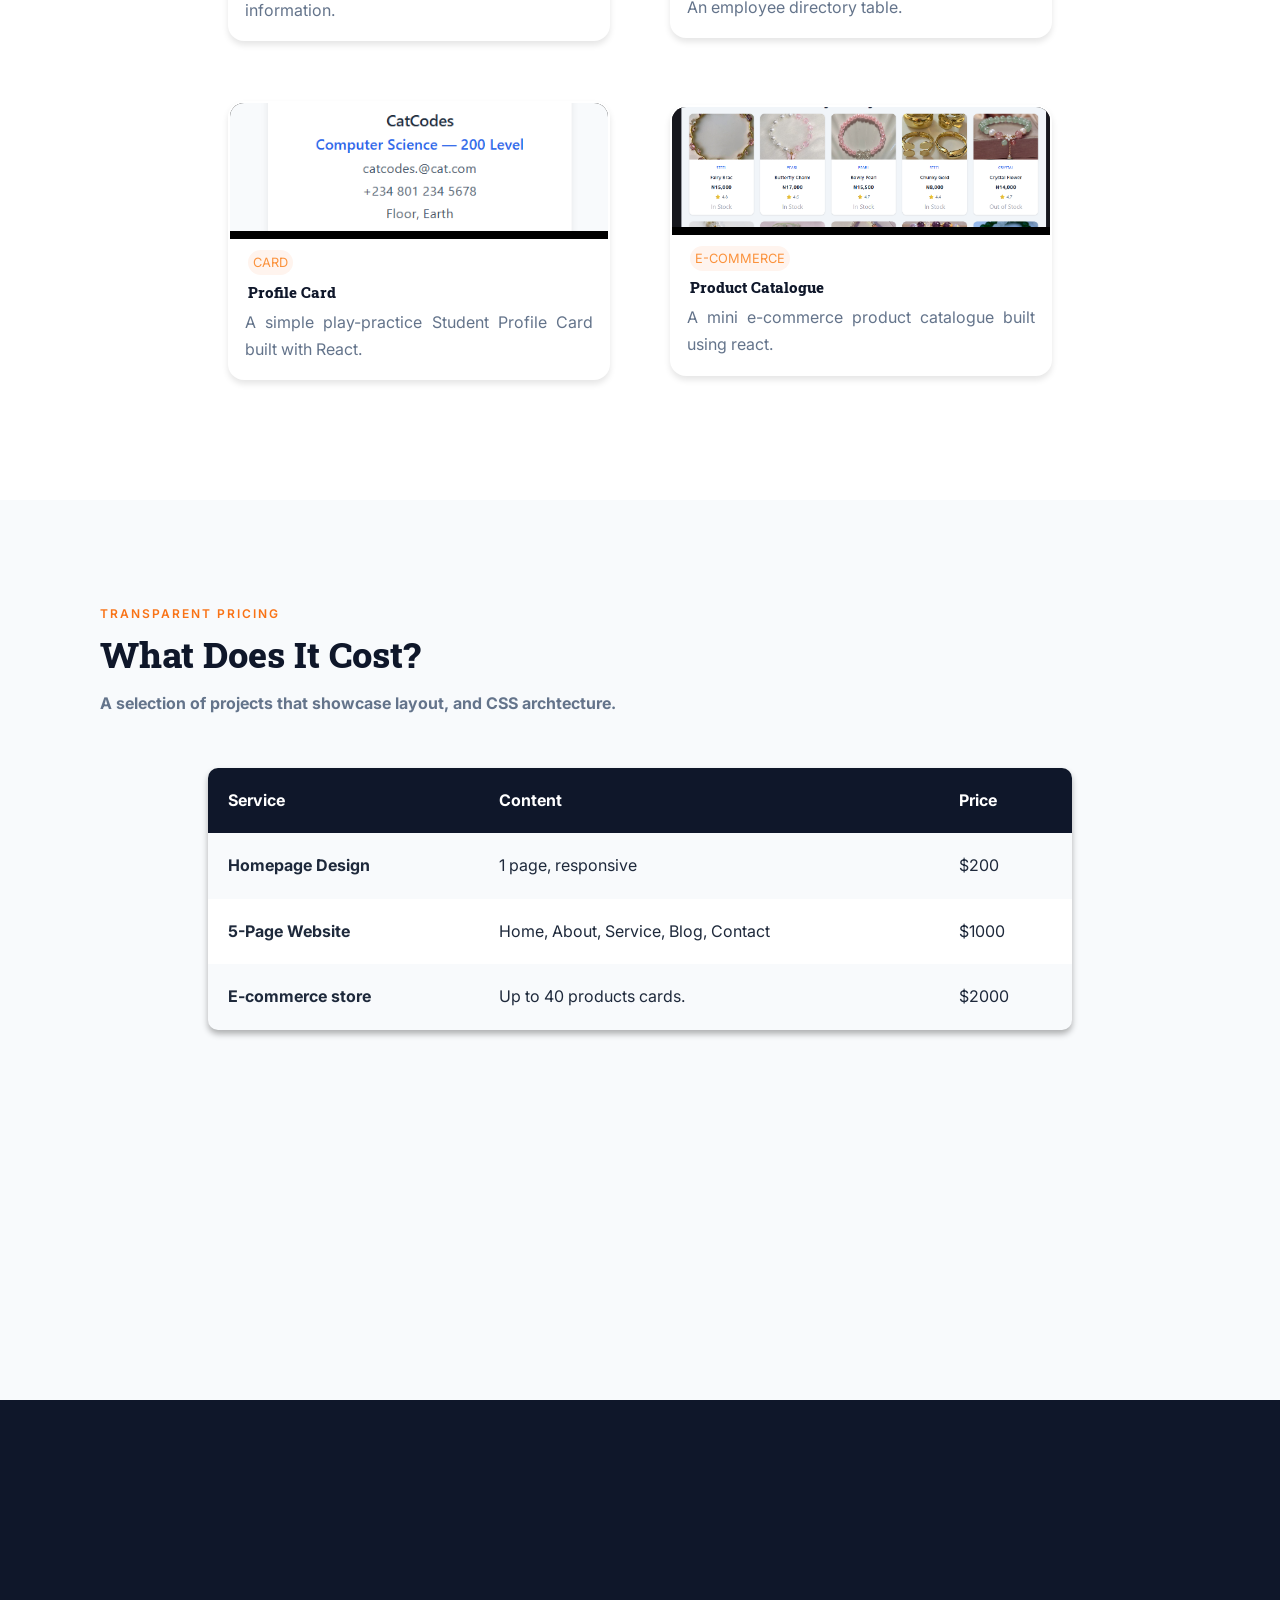
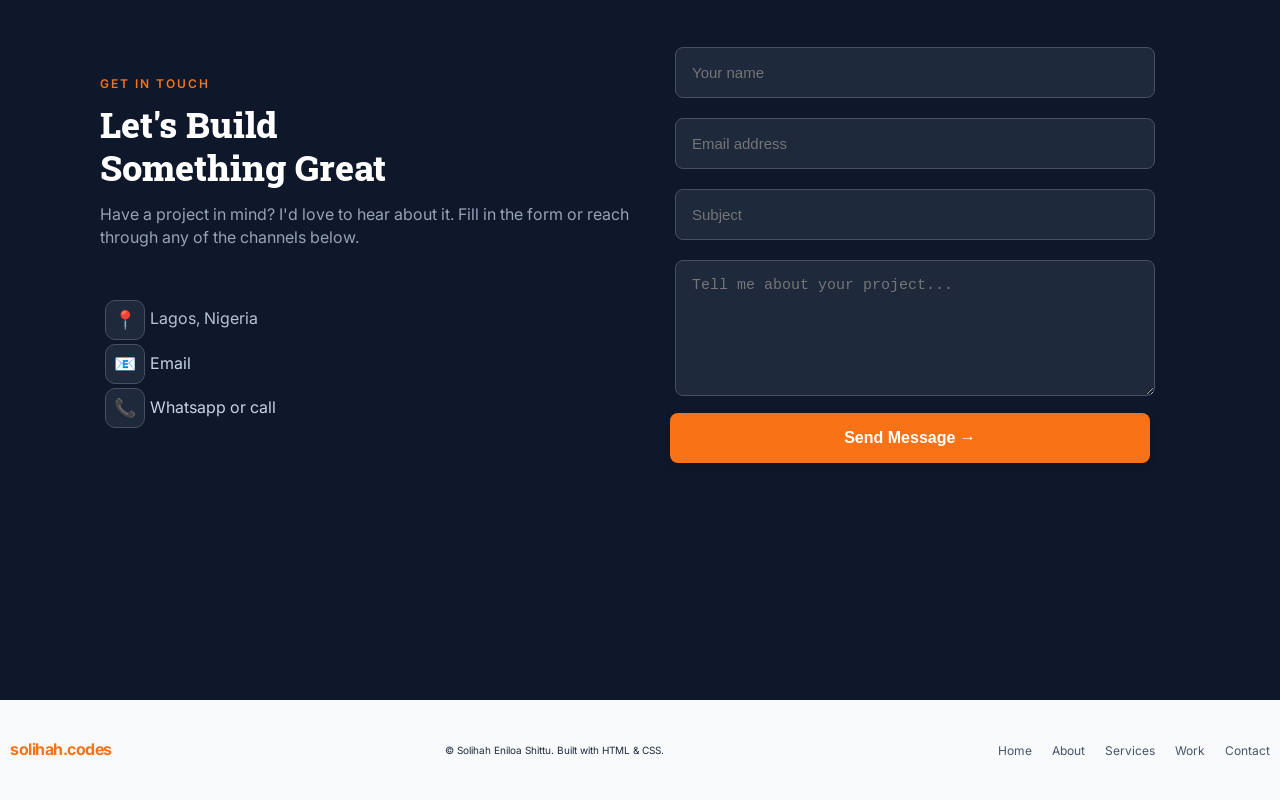
==== commit b970997f: "Changes a typo." ====
--- a/index.html
+++ b/index.html
@@ -137,7 +137,7 @@
         <div class="portfolio-grid">
               <div class="portfolio-item"> 
                 <div class="portimg-wrapper">
-                <img class="portfolio-image" src="Images/formm.png" alt="PI-form-Web">
+                <img class="portfolio-image" src="images/formm.png" alt="PI-form-Web">
                 </div>
                 <div class="portfolio-text">
                  <span>FORM DESIGN</span>
@@ -159,7 +159,7 @@
 
                 <div class="portfolio-item">
                 <div class="portimg-wrapper">
-                <img class="portfolio-image" src="Images/react11.png"  alt="profile-card">
+                <img class="portfolio-image" src="images/react11.png"  alt="profile-card">
                 </div>
                 <div class="portfolio-text">
                  <span>CARD</span>
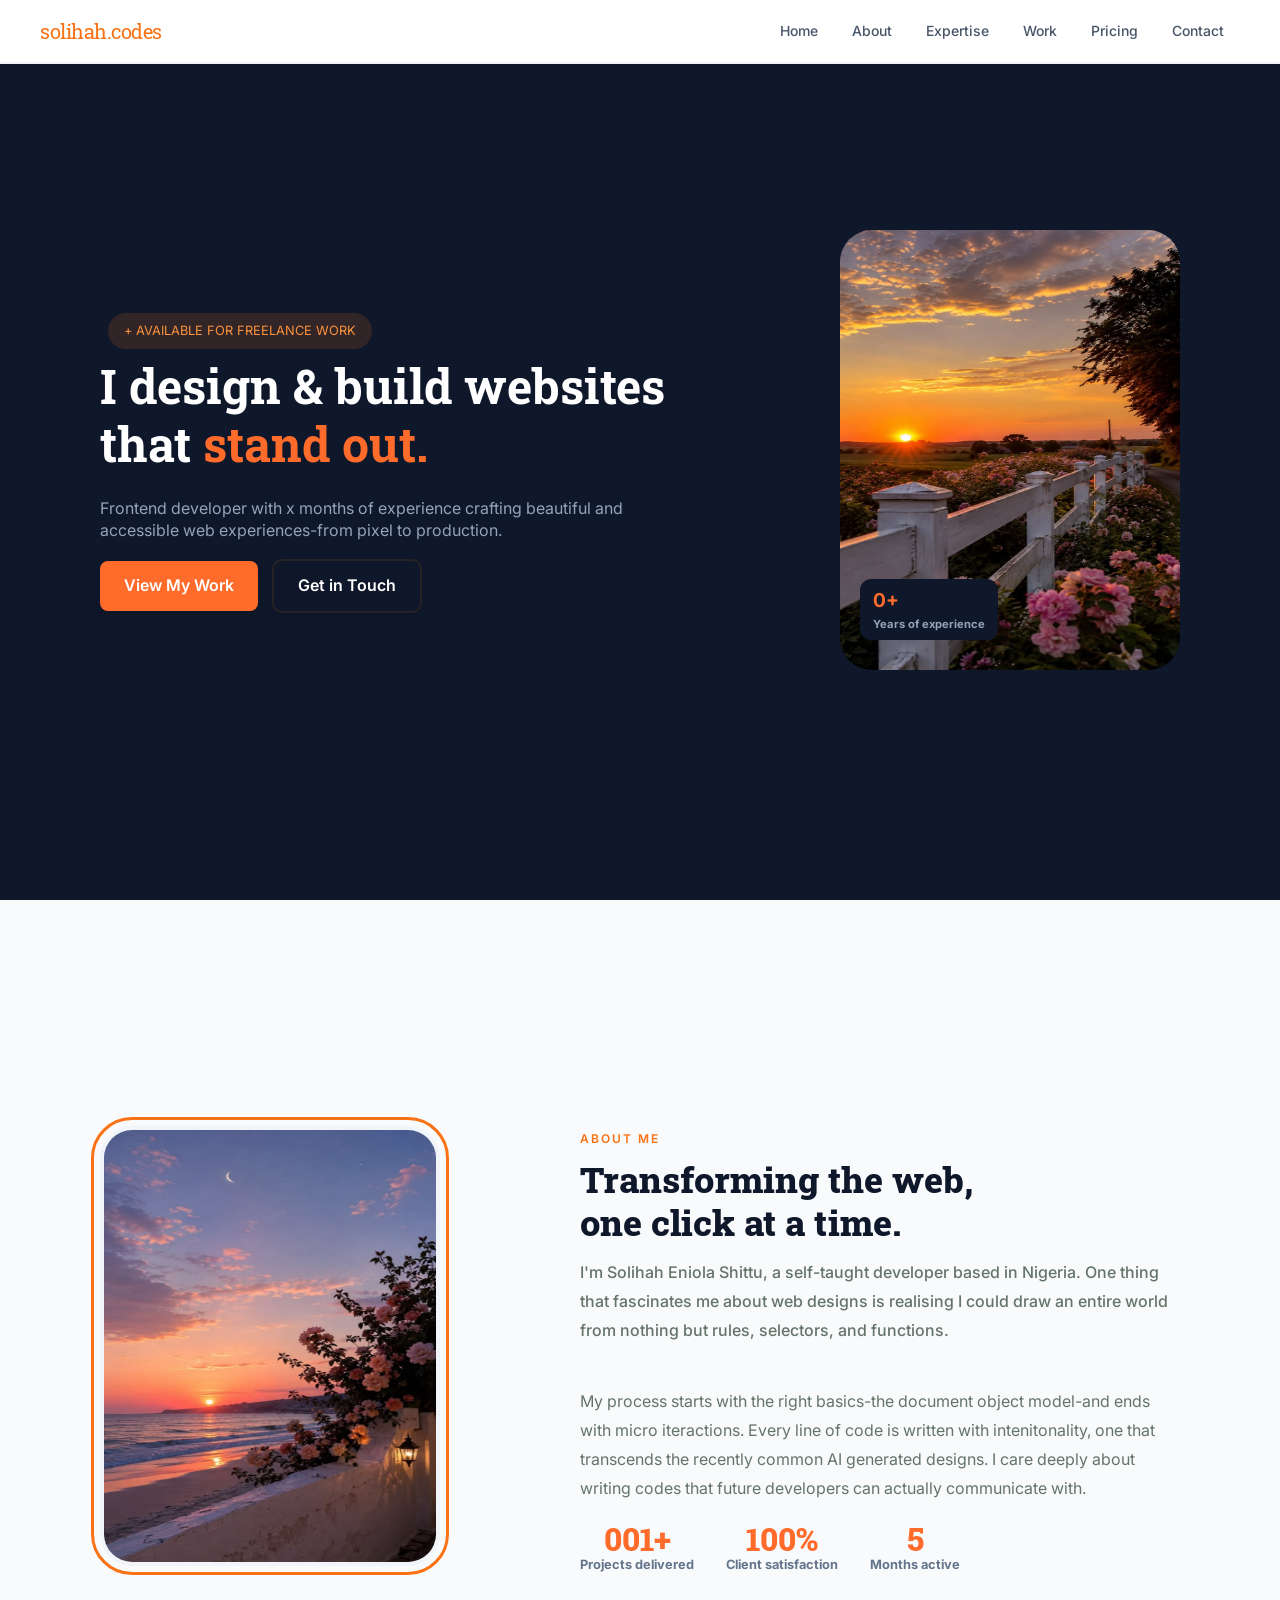
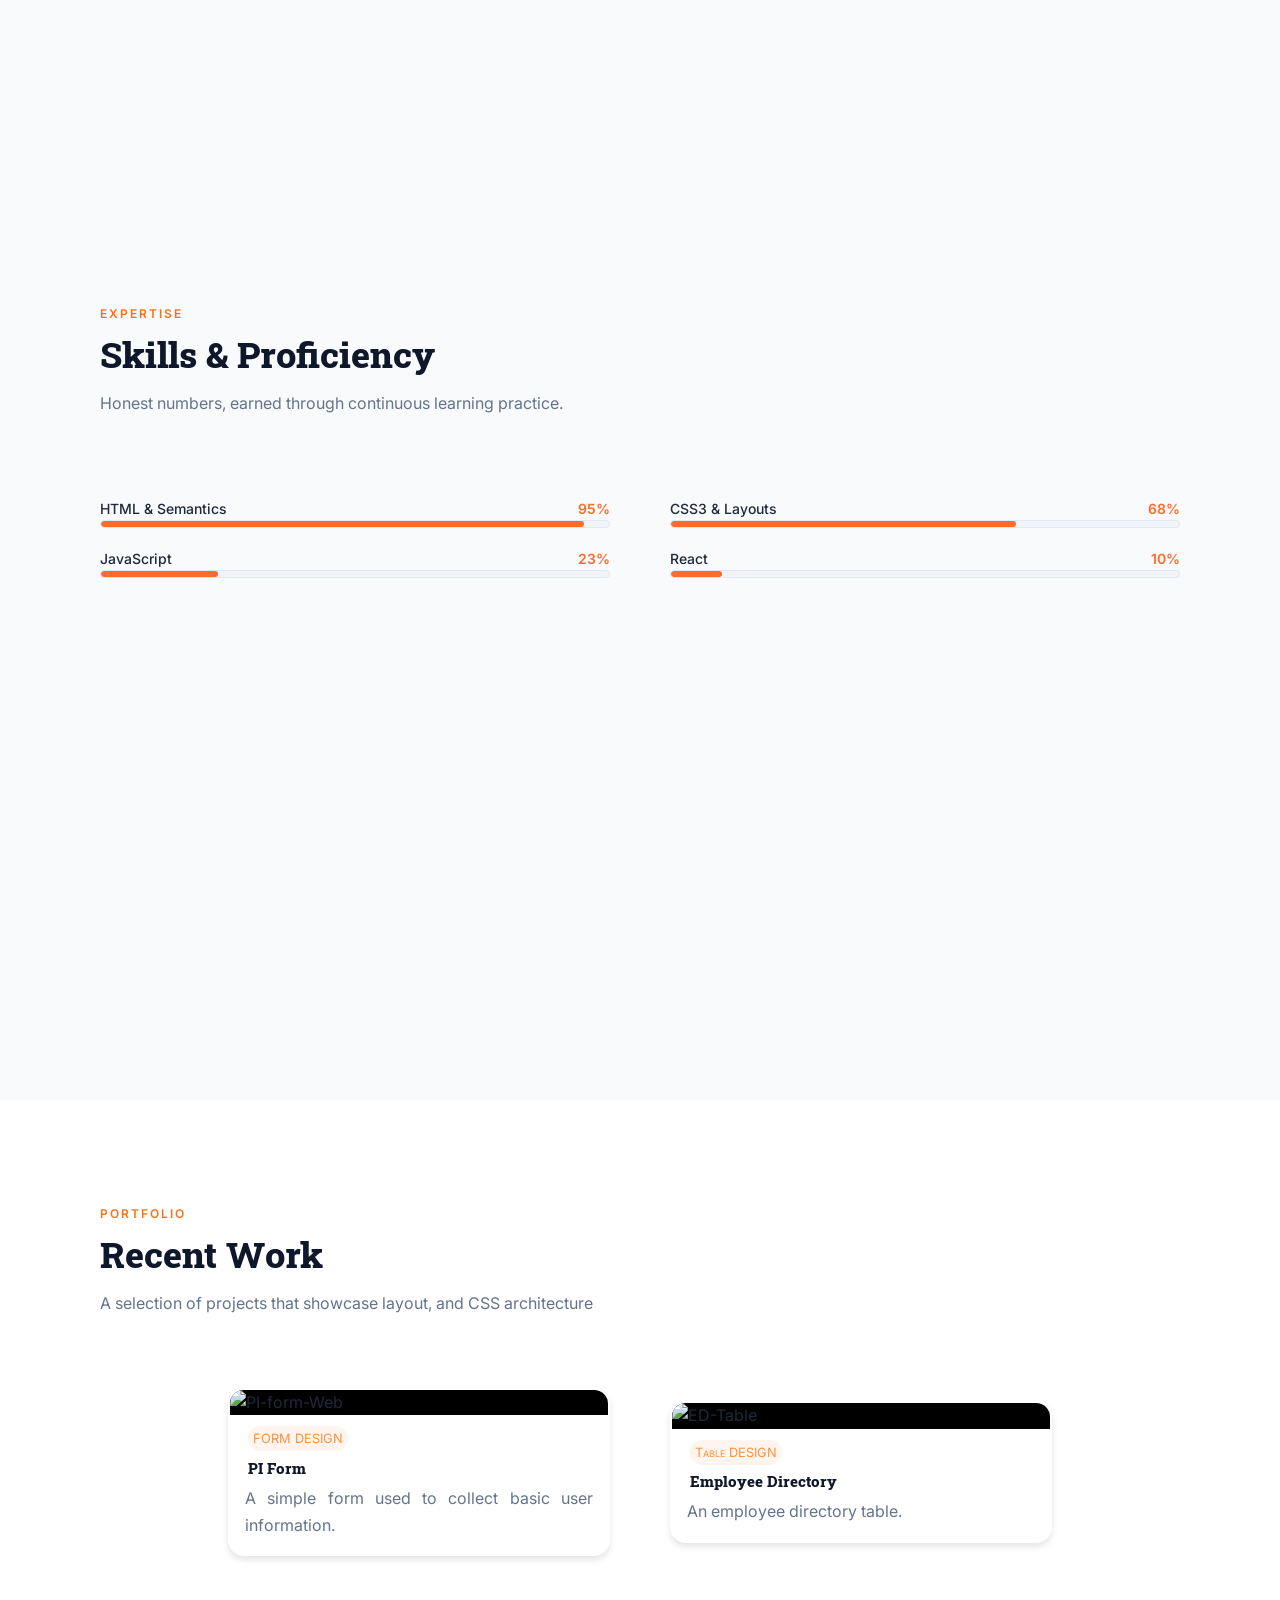
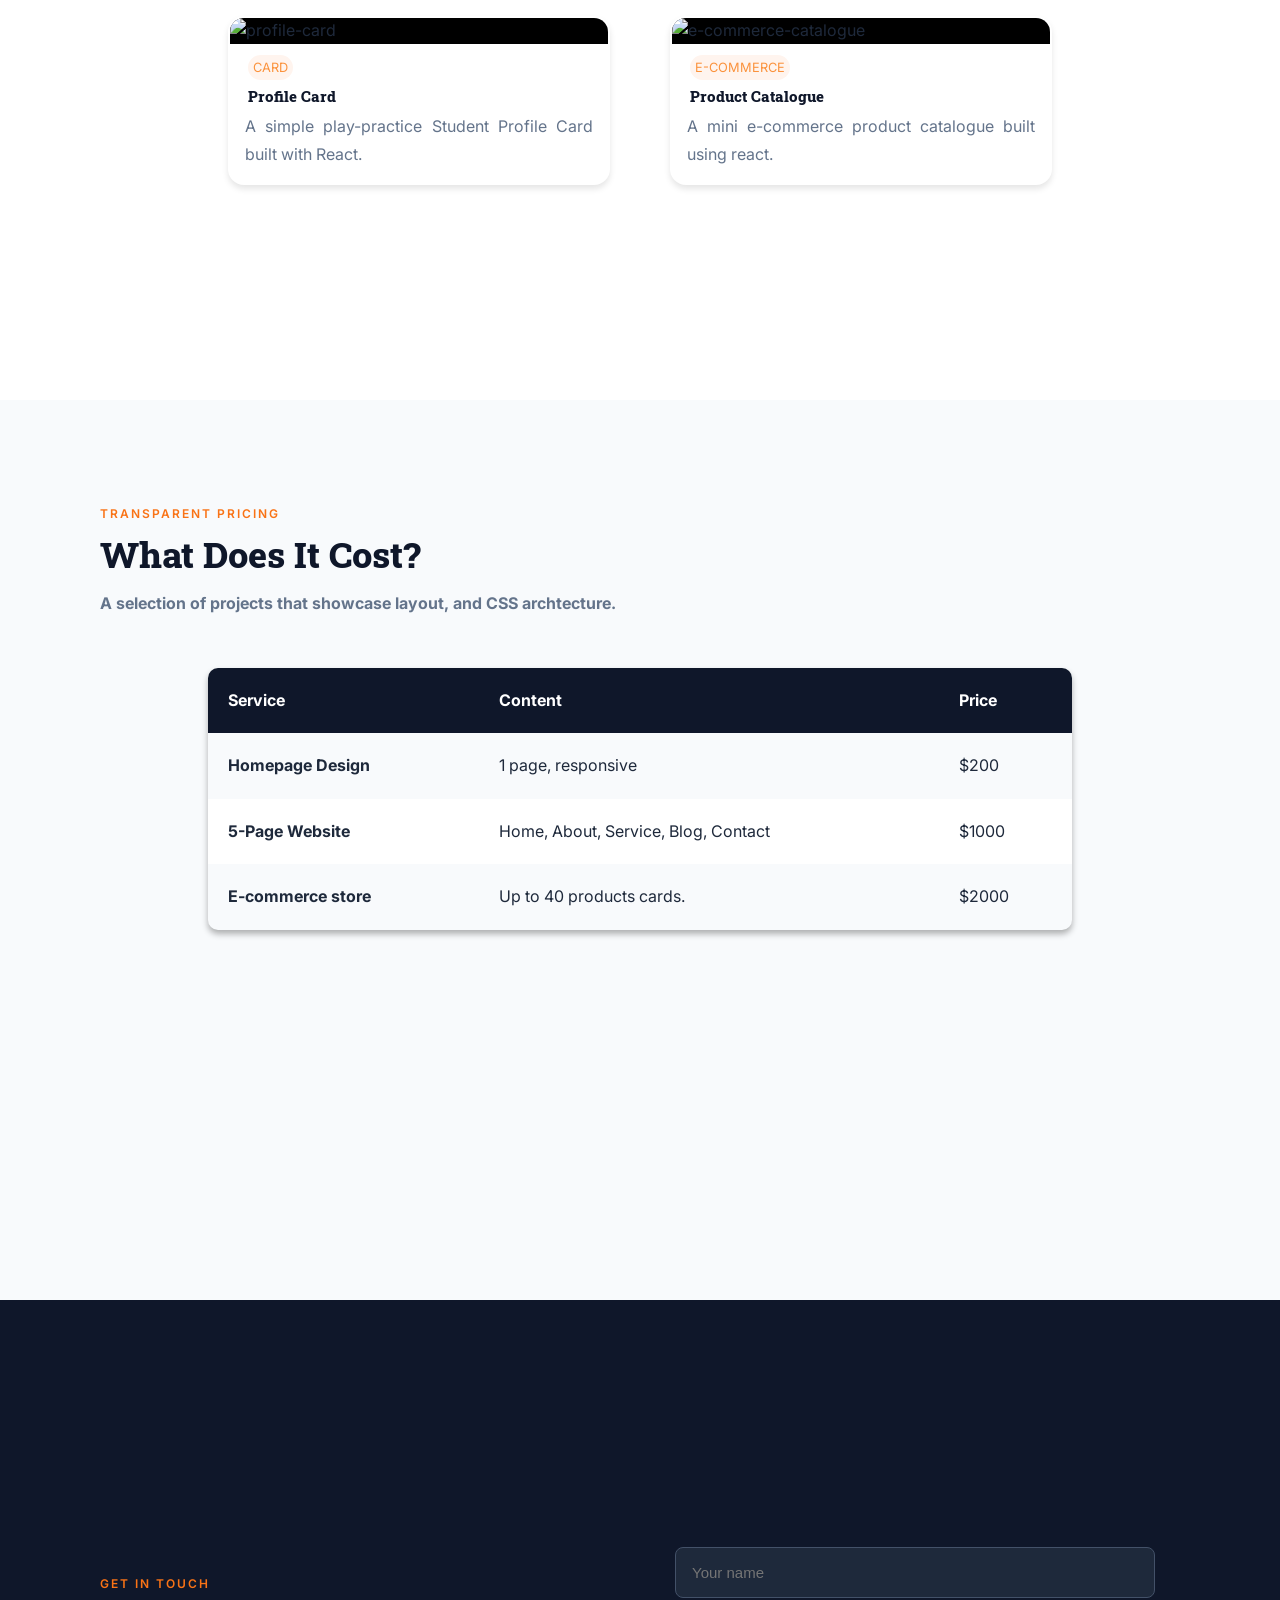
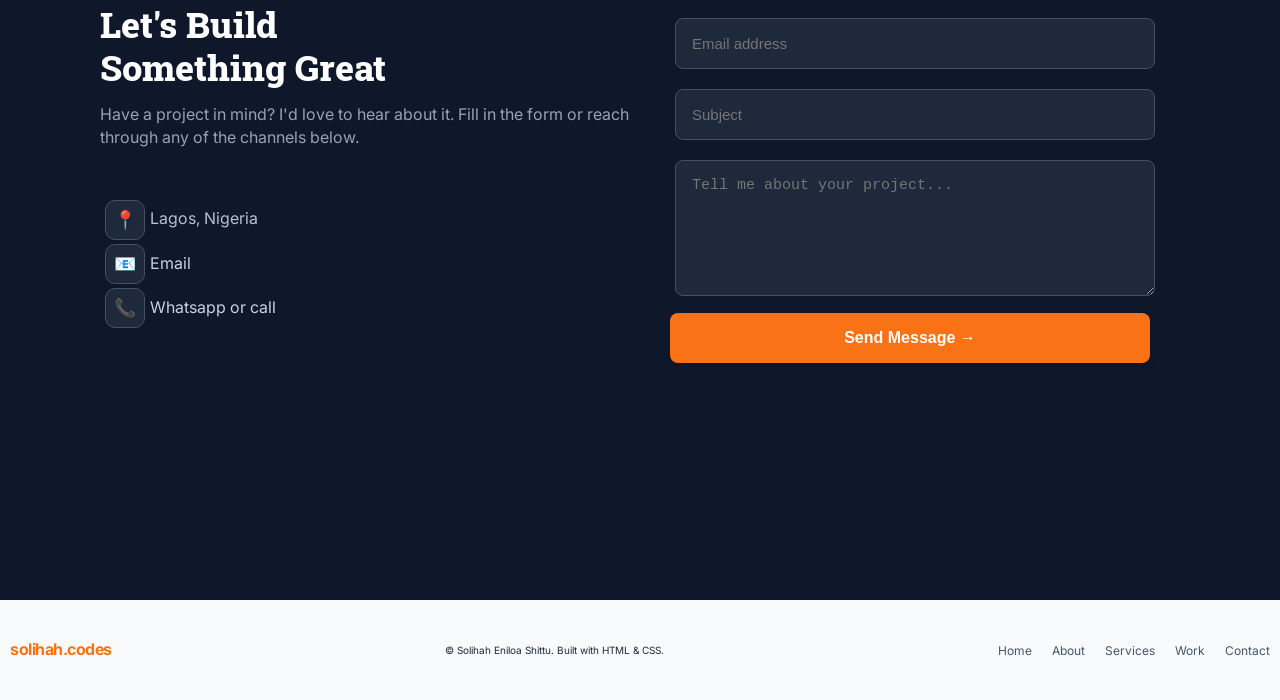
==== commit 26ba2e37: "Decided to add Web3forms contact form" ====
--- a/index.html
+++ b/index.html
@@ -137,7 +137,7 @@
         <div class="portfolio-grid">
               <div class="portfolio-item"> 
                 <div class="portimg-wrapper">
-                <img class="portfolio-image" src="images/formm.png" alt="PI-form-Web">
+                <img class="portfolio-image" src="Images/formm.png" alt="PI-form-Web">
                 </div>
                 <div class="portfolio-text">
                  <span>FORM DESIGN</span>
@@ -148,7 +148,7 @@
                
                <div class="portfolio-item"> 
                 <div class="portimg-wrapper">
-                <img class="portfolio-image" src="images/tablee.png"  alt="ED-Table">
+                <img class="portfolio-image" src="Images/tablee.png"  alt="ED-Table">
                 </div>
                 <div class="portfolio-text">
                  <span>Table DESIGN</span>
@@ -159,7 +159,7 @@
 
                 <div class="portfolio-item">
                 <div class="portimg-wrapper">
-                <img class="portfolio-image" src="images/react11.png"  alt="profile-card">
+                <img class="portfolio-image" src="Images/react11.png"  alt="profile-card">
                 </div>
                 <div class="portfolio-text">
                  <span>CARD</span>
@@ -170,7 +170,7 @@
 
                 <div class="portfolio-item">
                 <div class="portimg-wrapper">
-                <img class="portfolio-image" src="images/react22.png"  alt="e-commerce-catalogue">
+                <img class="portfolio-image" src="Images/react22.png"  alt="e-commerce-catalogue">
                 </div>
                 <div class="portfolio-text">
                  <span>E-COMMERCE</span>
@@ -236,7 +236,9 @@
             </div>
 
             <div class="form-overall">
-            <form>
+            <form action="https://api.web3forms.com/submit" method="POST">
+                 <input type="hidden" name="access_key" value="8122ec8d-3587-4d31-9c54-6b767057c735">
+
                 <div class="form-inp">
                 <input name="name" type="text" placeholder="Your name">
                 </div>
@@ -247,7 +249,7 @@
                 <input name="subject" type="text" placeholder="Subject">
                 </div>
                 <div class="form-inp">
-                <textarea placeholder="Tell me about your project..." rows="6" required></textarea>
+                <textarea name="message" placeholder="Tell me about your project..." rows="6" required></textarea>
                 </div>
 
                 <button type="submit" class="form-sub">
--- a/styles.css
+++ b/styles.css
@@ -589,4 +589,99 @@
     letter-spacing: -0.5px;
 }
 
-
+@media (max-width: 992px) {
+    header, #about, #expertise, #work, #pricing, #contact {
+        padding: 80px 24px; 
+        min-height: auto; 
+    }
+
+    header, #about, #contact {
+        flex-direction: column; 
+        text-align: center;
+        gap: 40px;
+    }
+
+    .header-top-text, .about-side-style, .form-overall {
+        max-width: 100%;
+        width: 100%; 
+    }
+
+    .header-highlight {
+        margin: 0 auto 1.5rem auto; 
+    }
+
+    .header-bottom-text {
+        justify-content: center; 
+    }
+
+    .about-stats {
+        justify-content: center; 
+    }
+}
+
+@media (max-width: 640px) {
+    nav {
+        padding: 0 16px;
+    }
+    
+    .nav-links {
+        display: none; 
+    }
+
+    .header-top-text h1 {
+        font-size: 2.2rem; 
+    }
+
+    .header-image, .about-image {
+        width: 100%;
+        max-width: 300px; 
+        height: auto;
+    }
+
+    .expertise-skills {
+        grid-template-columns: 1fr; 
+        gap: 16px;
+    }
+
+    .portfolio-grid {
+        grid-template-columns: 1fr; 
+        width: 100%;
+        padding: 0;
+        gap: 32px;
+    }
+
+    #pricing table {
+        width: 100%;
+        display: block;
+        overflow-x: auto; 
+        white-space: nowrap;
+    }
+
+    th, td {
+        padding: 12px;
+        font-size: 14px;
+    }
+
+    form {
+        padding: 10px 0; 
+    }
+
+    .contactlist {
+        display: flex;
+        flex-direction: column;
+        align-items: center;
+    }
+
+    footer {
+        flex-direction: column;
+        height: auto;
+        padding: 24px 16px;
+        gap: 16px;
+        text-align: center;
+    }
+
+    footer ul {
+        flex-wrap: wrap;
+        justify-content: center;
+    }
+}
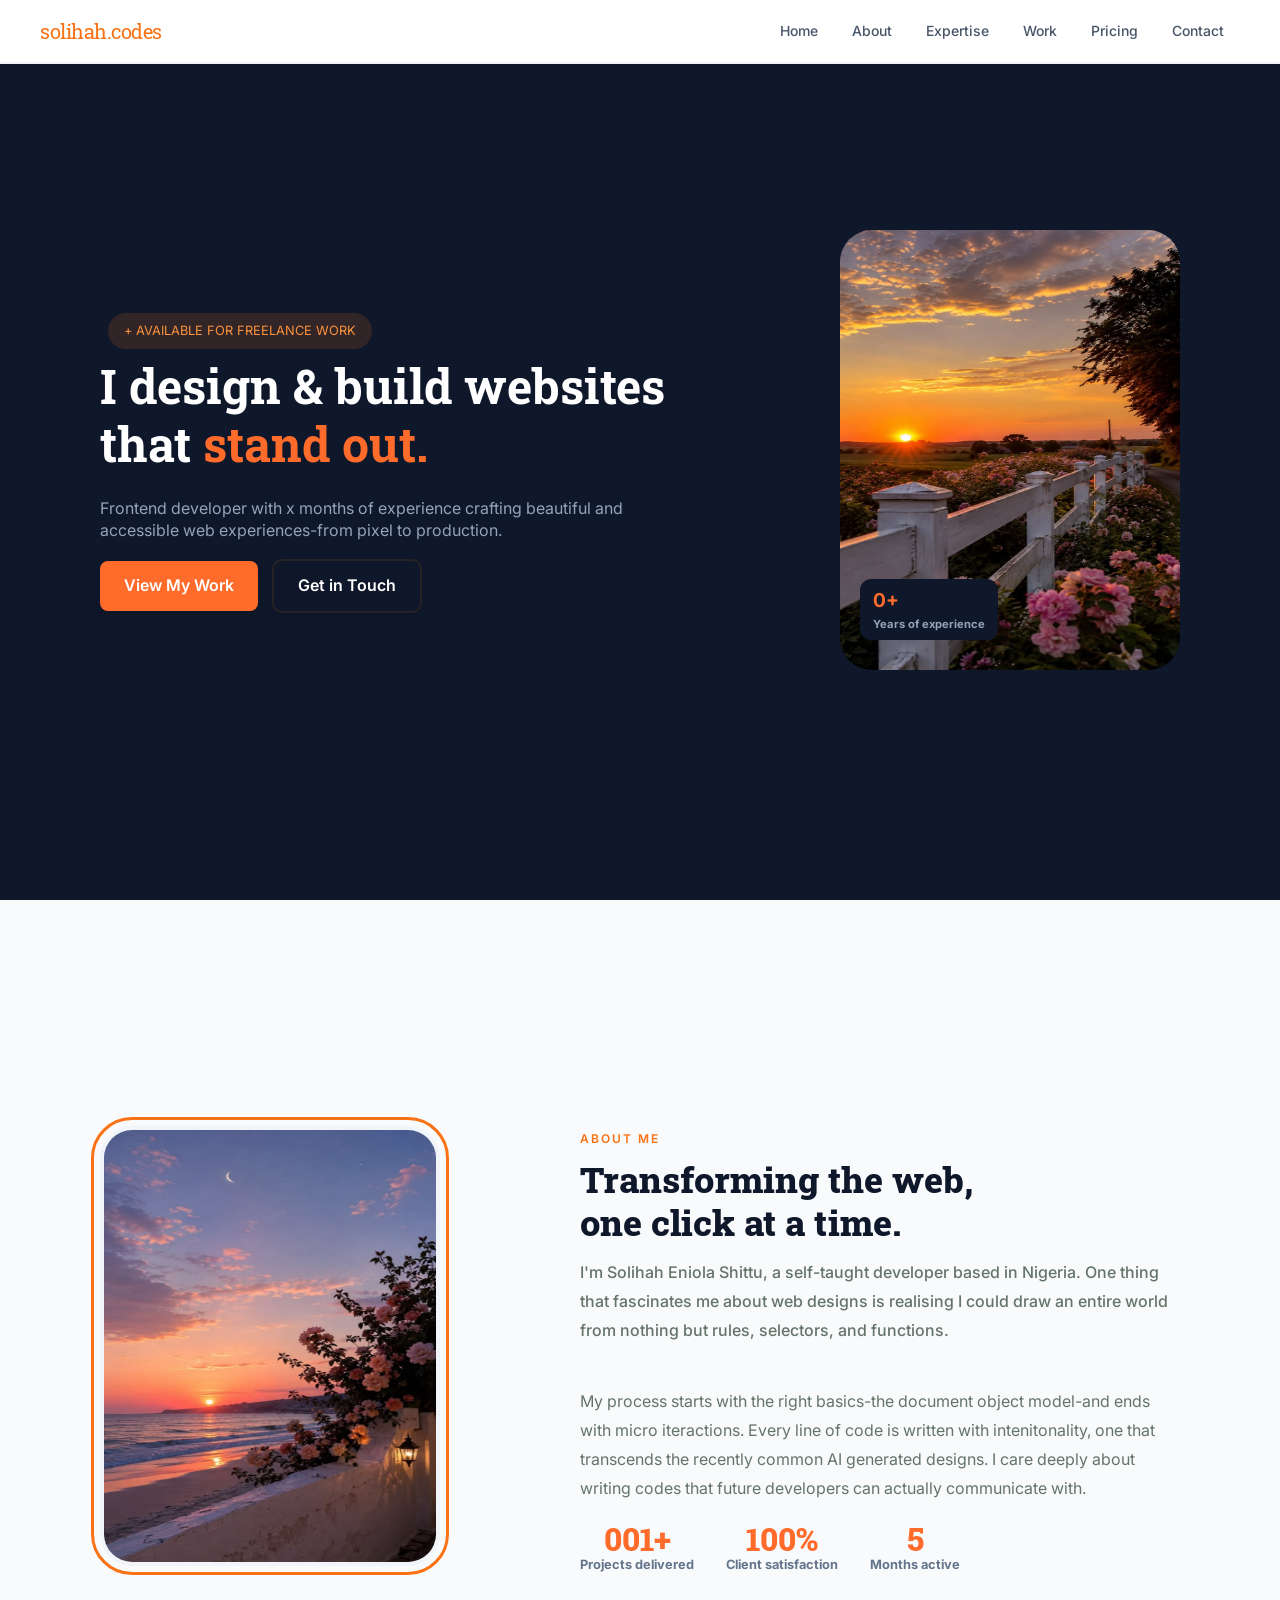
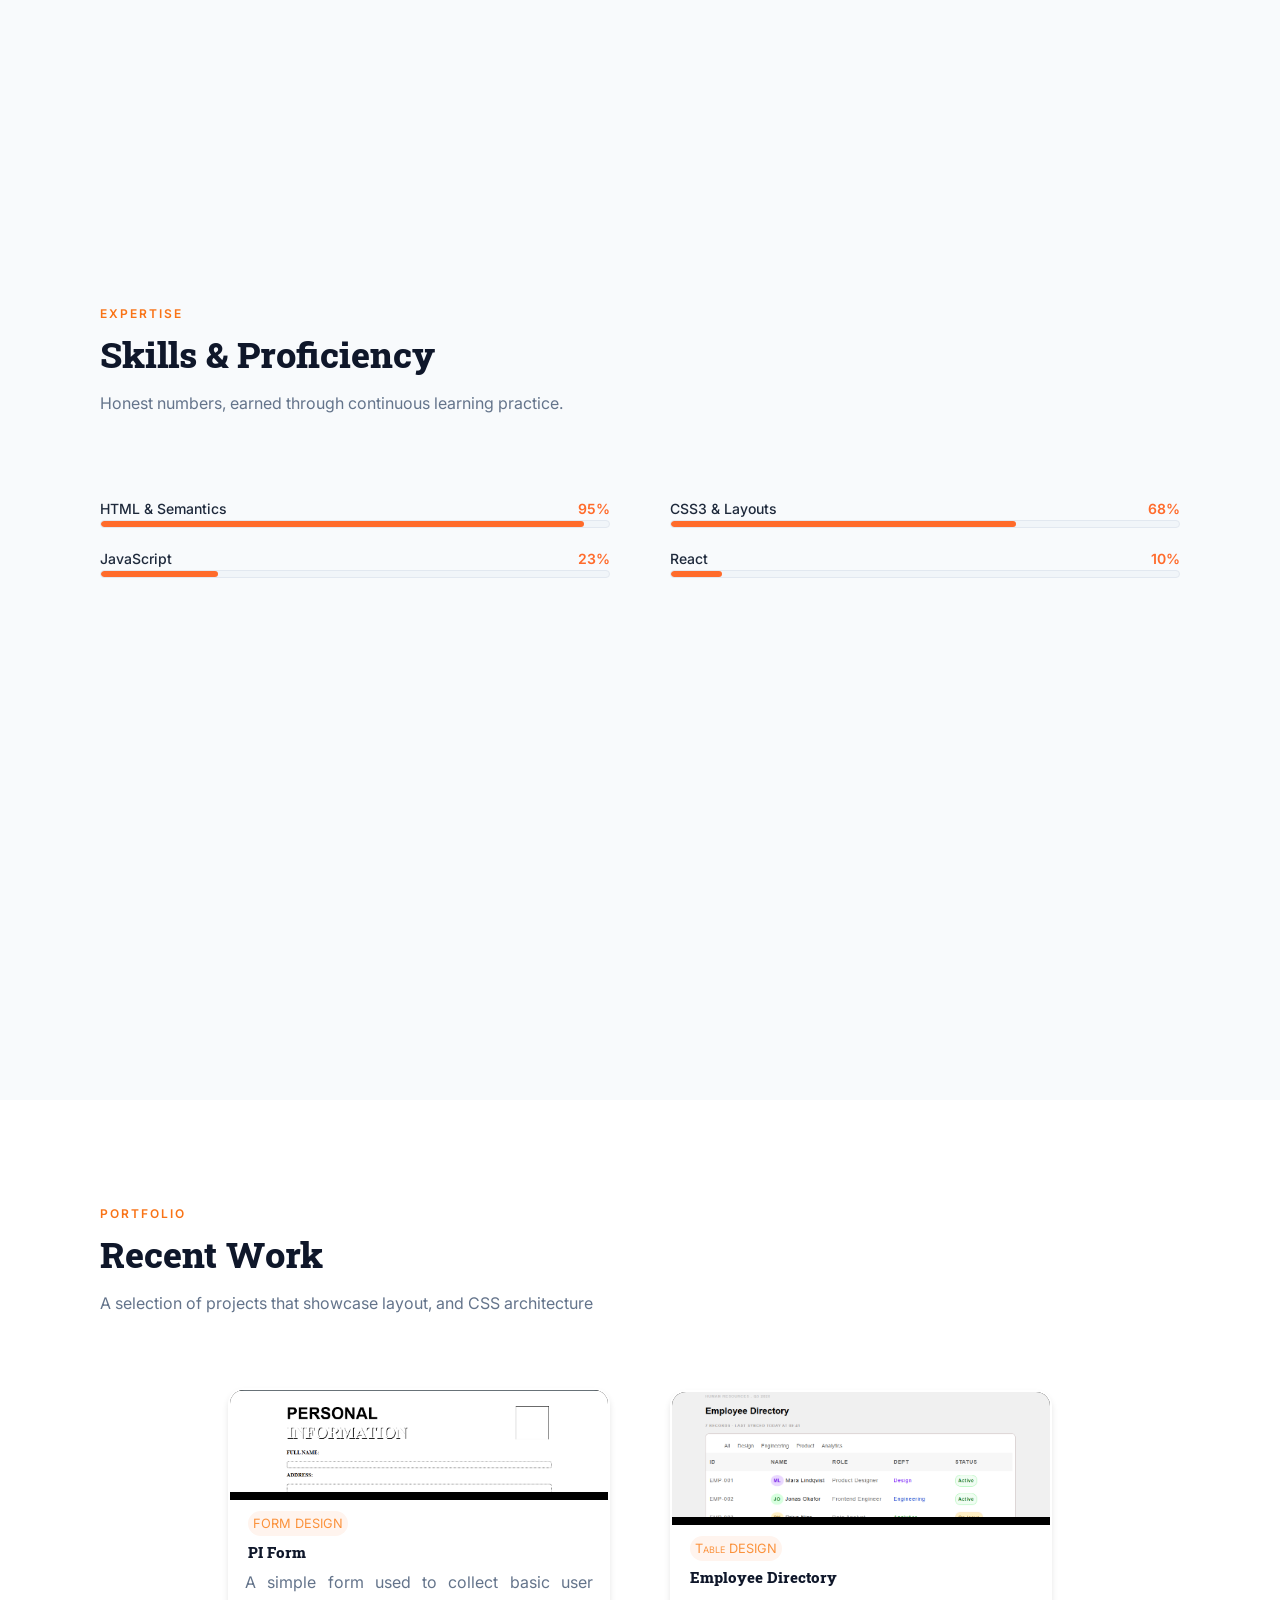
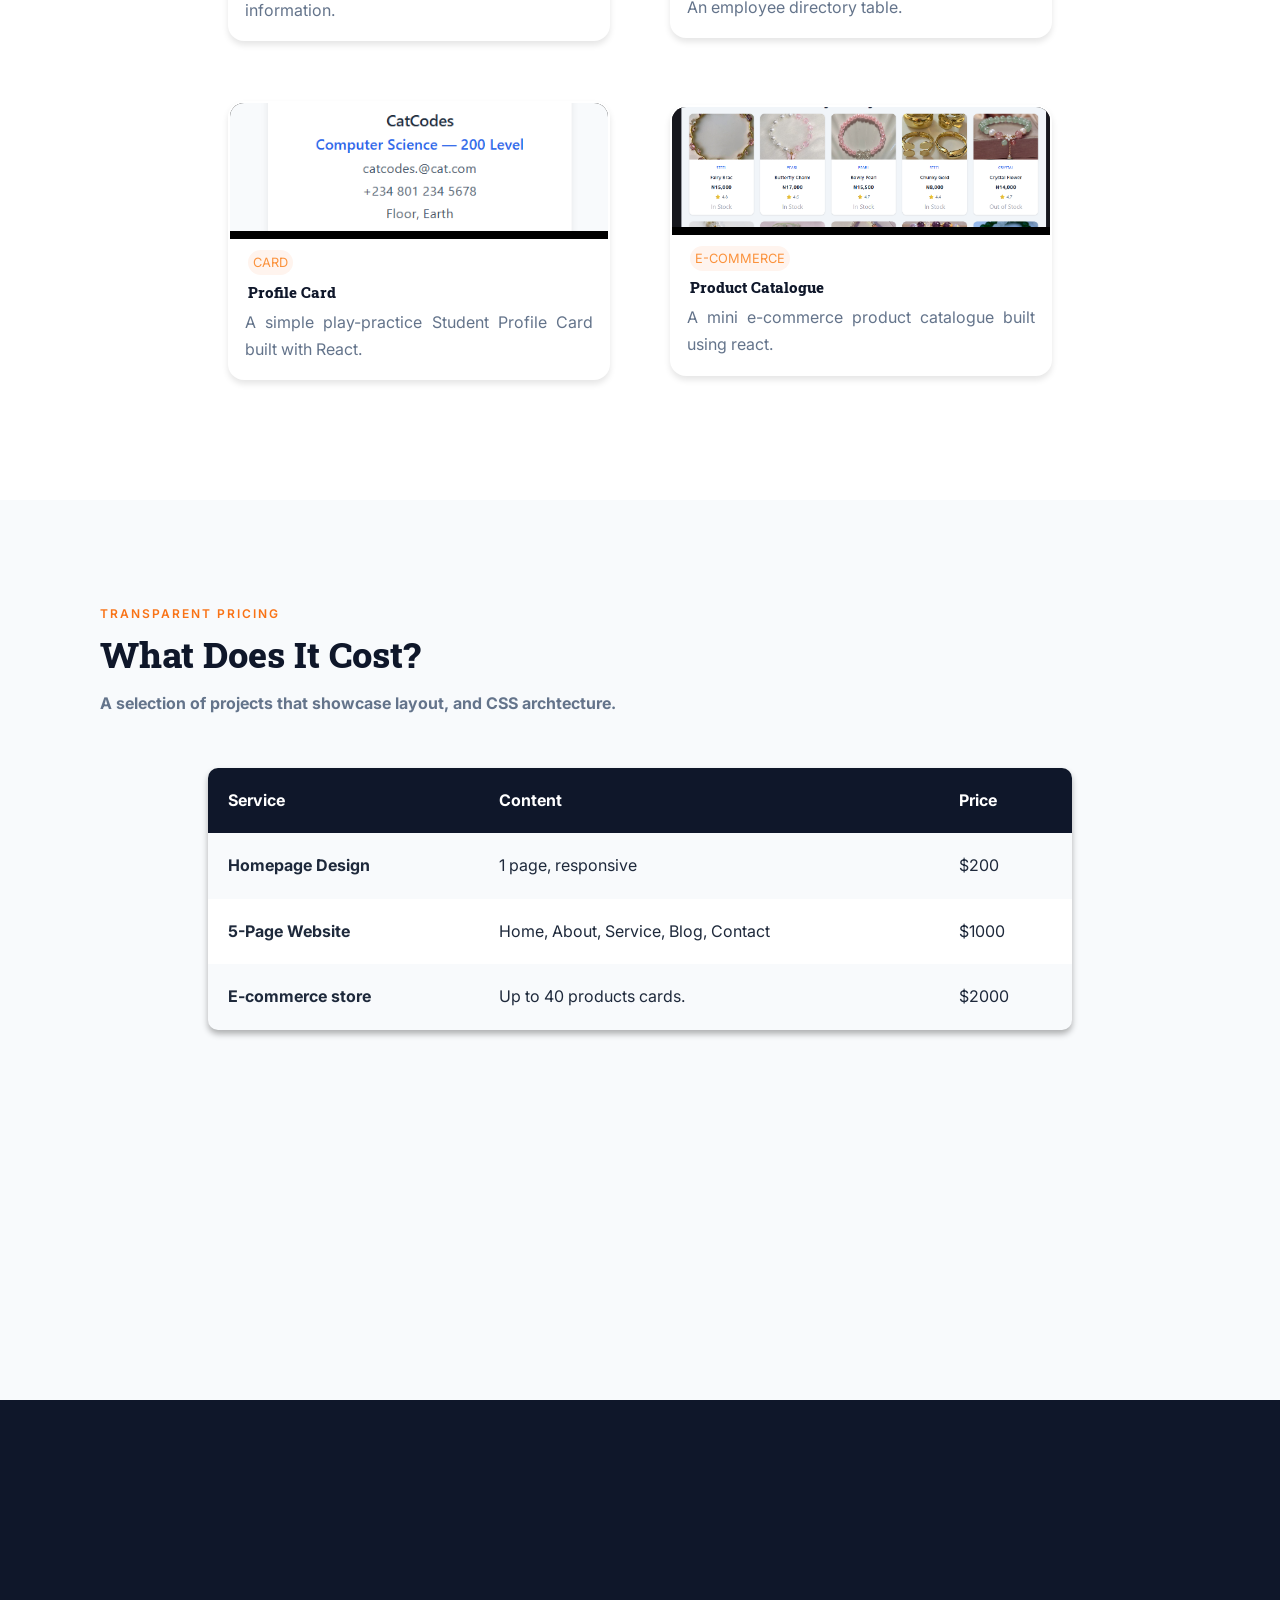
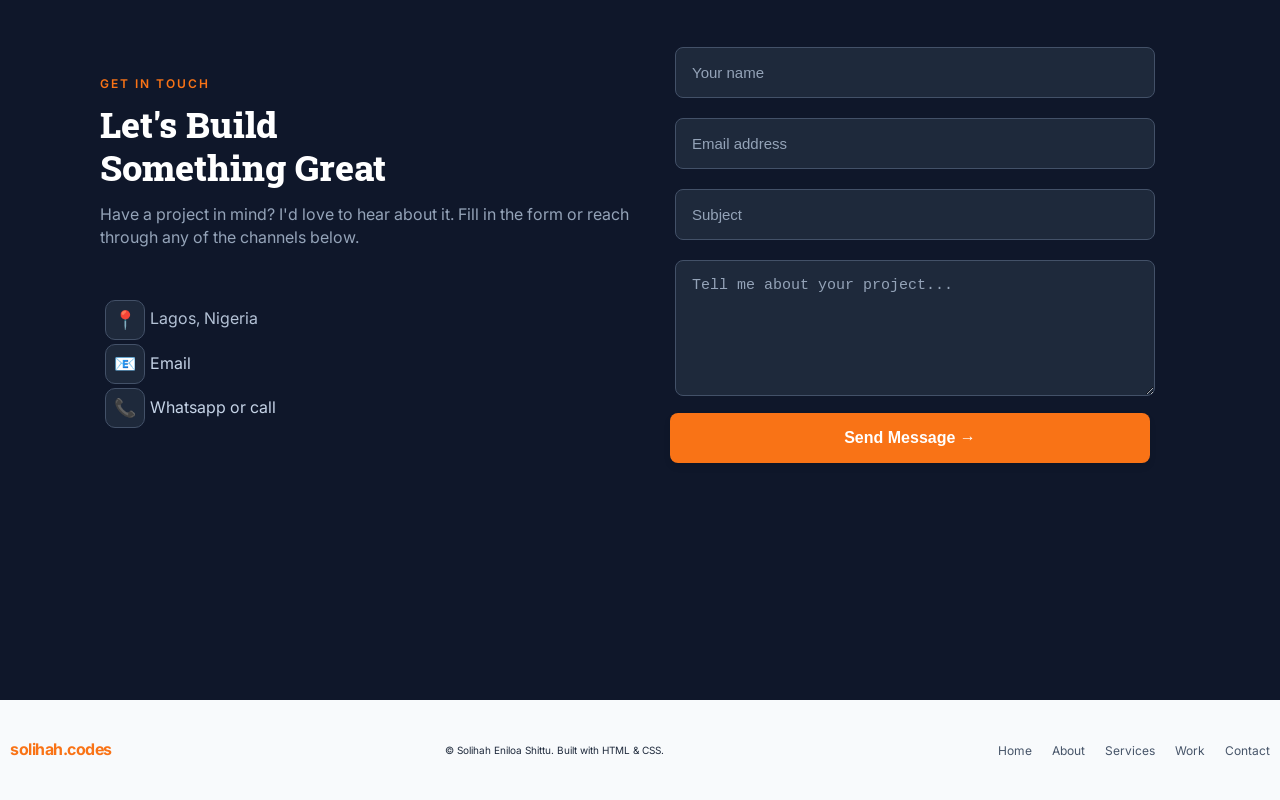
==== commit 1199f306: "Fixed broken image." ====
--- a/index.html
+++ b/index.html
@@ -137,7 +137,7 @@
         <div class="portfolio-grid">
               <div class="portfolio-item"> 
                 <div class="portimg-wrapper">
-                <img class="portfolio-image" src="Images/formm.png" alt="PI-form-Web">
+                <img class="portfolio-image" src="images/formm.png" alt="PI-form-Web">
                 </div>
                 <div class="portfolio-text">
                  <span>FORM DESIGN</span>
@@ -148,7 +148,7 @@
                
                <div class="portfolio-item"> 
                 <div class="portimg-wrapper">
-                <img class="portfolio-image" src="Images/tablee.png"  alt="ED-Table">
+                <img class="portfolio-image" src="images/tablee.png"  alt="ED-Table">
                 </div>
                 <div class="portfolio-text">
                  <span>Table DESIGN</span>
@@ -159,7 +159,7 @@
 
                 <div class="portfolio-item">
                 <div class="portimg-wrapper">
-                <img class="portfolio-image" src="Images/react11.png"  alt="profile-card">
+                <img class="portfolio-image" src="images/react11.png"  alt="profile-card">
                 </div>
                 <div class="portfolio-text">
                  <span>CARD</span>
@@ -170,7 +170,7 @@
 
                 <div class="portfolio-item">
                 <div class="portimg-wrapper">
-                <img class="portfolio-image" src="Images/react22.png"  alt="e-commerce-catalogue">
+                <img class="portfolio-image" src="images/react22.png"  alt="e-commerce-catalogue">
                 </div>
                 <div class="portfolio-text">
                  <span>E-COMMERCE</span>
--- a/styles.css
+++ b/styles.css
@@ -26,7 +26,7 @@
     display: flex;
     padding: 0 40px;
     position:fixed;
-    z-index: +1;
+    z-index: 1;
     background-color: #ffffff;
     border-bottom: 2px solid #f1f5f9;
 }
@@ -51,21 +51,21 @@
 
 nav ul li a:hover {
   color: #f97316;
-  border-color:#f97316;  ;
+  border-color:#f97316;  
   background-color: #fff4ee;
 }
 
 nav ul li a:active {
   color: #f97316;
-  border-color:#f97316;  ;
+  border-color:#f97316;  
   background-color: #fff4ee;
 }
 
 nav ul li a.active {
     color: #f97316;
     background-color: #fff4ee;
-    border-radius: 4px; /* Optional: smooths out the box corners like your design */
-    padding: 6px 12px;  /* Adds proper breathing room inside the orange background */
+    border-radius: 4px; 
+    padding: 6px 12px;  
 }
 
 .nav-links{
@@ -109,7 +109,7 @@
   font-family: 'Roboto Slab', serif;
 }
 
-/* For the orange "stand out." text */
+/* For orange "stand out." text */
 .stand-out {
   color: #ff6b2b;             
 }
@@ -148,7 +148,7 @@
 
 .header-bottom-text {
     display: flex;
-    gap: 1rem;                     /* Space between the buttons */
+    gap: 1rem;        /* Space between the buttons */
     margin-top: 20px;             
 }
 
@@ -183,7 +183,6 @@
     background-color: #0f172a;
     border-radius: 0.9em;
     padding: 0.5em 1em;
-    text-variant: small-caps;
     font-size: 0.8rem;
 }
 
@@ -251,8 +250,8 @@
 }
 
 .about-side-style {
-    flex: 1; /* Allows the text to take up remaining space */
-    max-width: 600px; /* Optional: Limit the maximum width */
+    flex: 1; 
+    max-width: 600px; 
 }
 
 .about-stats {
@@ -308,7 +307,7 @@
 .expertise-skills {
     display: grid;
     gap: 20px 60px; /* 20px gap between rows, 60px gap between columns */
-    grid-template-columns: 1fr 1fr; /* Two columns of equal width */
+    grid-template-columns: 1fr 1fr; /* Two columns with equal width */
 }
 
 .expertise-skill p {
@@ -331,10 +330,10 @@
     display: grid;
     grid-template-columns: 1fr 1fr;
     padding: 20px;
-    gap: 60px; /* 20px gap between rows, 60px gap between columns */
+    gap: 60px; 
     grid-template-columns: repeat(2, 1fr);
     justify-items: center;
-    align-items: center; /* Align items to the top */
+    align-items: center; 
     width: 80%;
     max-width: 1200px;
     margin: 0 auto;
@@ -519,13 +518,13 @@
     transition: border-color 0.2s ease;
 }
 
-.form-overall input::placeholder
+.form-overall input::placeholder, .form-overall
  textarea::placeholder {
     color: #94a3b8; 
 }
 
 form input:focus,
- textarea:focus {
+ form textarea:focus {
     border-color:  #435168;
     box-shadow: 0 0 0 4px rgba(140, 151, 180, 0.2);
     outline: none;
